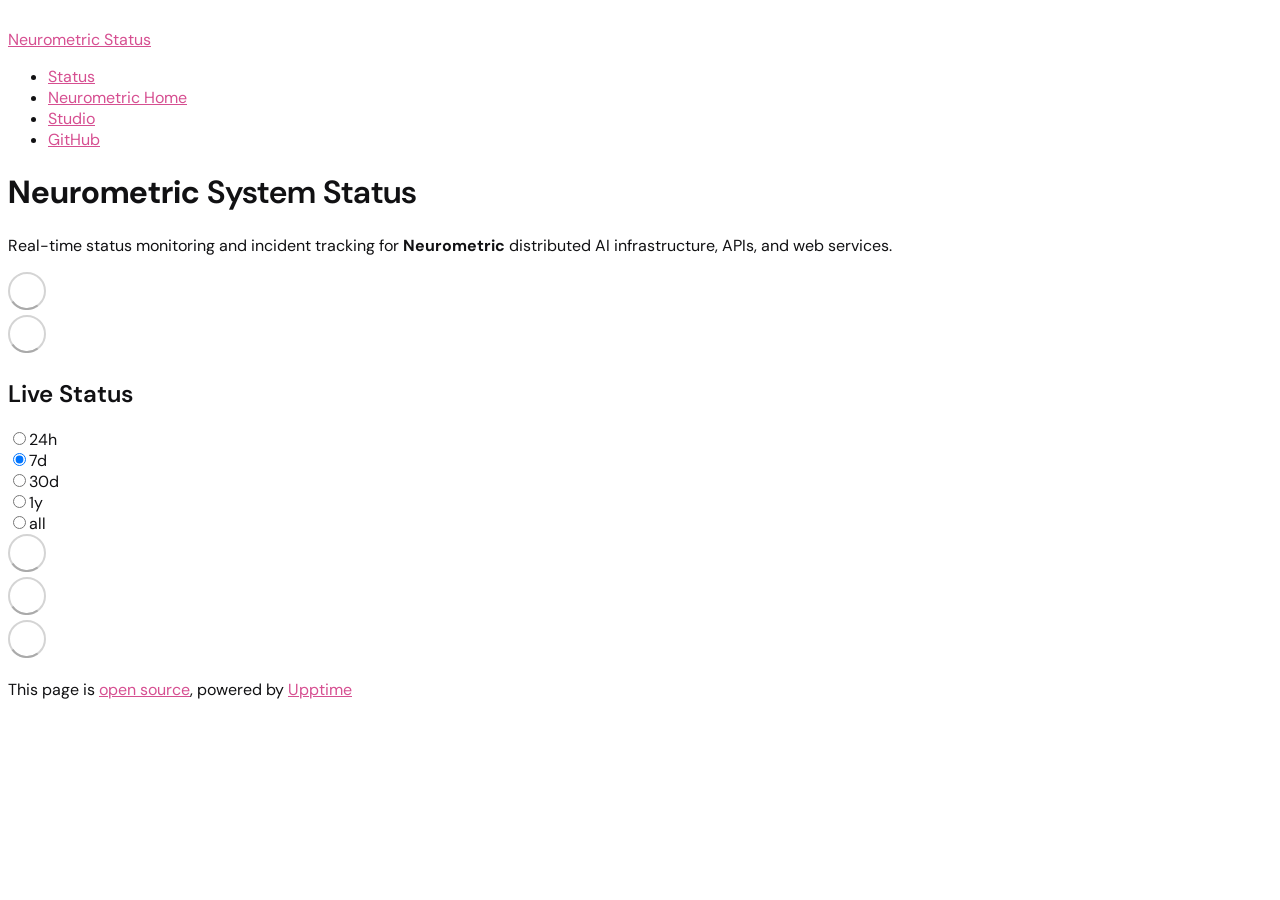
==== index.html @ cea2458f "deploy: e46e1425257cd54b3ce0c06f5aa2cac47eb1934b" ====
<!DOCTYPE html> <html lang=en> <head> <meta charset=utf-8> <meta content="width=device-width,initial-scale=1" name=viewport> <meta content=#333333 name=theme-color> <base href=/ > <link href=manifest.json rel=manifest crossorigin=use-credentials> <script>__SAPPER__={baseUrl:"",preloaded:[void 0,{}]};if('serviceWorker' in navigator)navigator.serviceWorker.register('/service-worker.js');(function(){try{eval("async function x(){}");var main="/client/client.4c1ea1f4.js"}catch(e){main="/client/legacy/client.ef5a7116.js"};var s=document.createElement("script");try{new Function("if(0)import('')")();s.src=main;s.type="module";s.crossOrigin="use-credentials";}catch(e){s.src="/client/shimport@2.0.5.js";s.setAttribute("data-main",main);}document.head.appendChild(s);}());</script> <link href=client/client-31a52aa5.css rel=stylesheet><link href=client/createOctokit-a85f76c7.css rel=stylesheet><link href=client/index-b0b6455a.css rel=stylesheet> <title>Neurometric Status</title><link href=https://status.neurometric.ai/themes/light.css rel=stylesheet><link href=https://status.neurometric.ai/global.css rel=stylesheet><link href=https://raw.githubusercontent.com/NeurometricAI/status/main/assets/neurometric.svg rel=icon type=image/svg><link href=/logo-192.png rel=icon type=image/png><style>@import url(https://fonts.googleapis.com/css2?family=DM+Sans:ital,opsz,wght@0,9..40,100..1000;1,9..40,100..1000&display=swap);:root{--font-family:'DM Sans',-apple-system,BlinkMacSystemFont,'Segoe UI',Roboto,sans-serif;--color-brand-pink:#d64f91;--color-brand-pink-hover:#c1407e;--color-brand-pink-light:#fdf0f5;--color-dark:#111113;--color-gray:#555560;--color-border:#e6e6ea}body{font-family:var(--font-family)!important;color:var(--color-dark)!important;background-color:#fff!important}header nav{border-bottom:1px solid var(--color-border)!important}header nav a{font-family:var(--font-family)!important;color:var(--color-gray)!important;transition:color .15s ease!important}header nav a.current,header nav a:hover{color:var(--color-brand-pink)!important;border-color:var(--color-brand-pink)!important}h1,h2,h3,h4,h5,h6{font-family:var(--font-family)!important;font-weight:600!important;color:var(--color-dark)!important}a{color:var(--color-brand-pink)!important}a:hover{color:var(--color-brand-pink-hover)!important}.badge,.tag{border-radius:6px!important}.card{border:1px solid var(--color-border)!important;border-radius:12px!important;box-shadow:0 2px 8px rgba(0,0,0,.04)!important;transition:transform .15s ease,box-shadow .15s ease!important}.card:hover{box-shadow:0 4px 16px rgba(214,79,145,.08)!important}.status-up{color:#10b981!important}.status-down{color:#ef4444!important}.status-degraded{color:#f59e0b!important}</style> <link href=/client/client.4c1ea1f4.js rel=modulepreload as=script crossorigin=use-credentials><link href=/client/client-31a52aa5.css rel=preload as=style><link href=/client/index.89f173e6.js rel=modulepreload as=script crossorigin=use-credentials><link href=/client/createOctokit.cfc39968.js rel=modulepreload as=script crossorigin=use-credentials><link href=/client/inject_styles.803b7e80.js rel=modulepreload as=script crossorigin=use-credentials><link href=/client/createOctokit-a85f76c7.css rel=preload as=style><link href=/client/index-b0b6455a.css rel=preload as=style></head> <body> <div id=sapper> <nav class=svelte-a08hsz><div class="svelte-a08hsz container"><div><a href=https://status.neurometric.ai class="svelte-a08hsz logo"><img alt="" class=svelte-a08hsz src=https://raw.githubusercontent.com/NeurometricAI/status/main/assets/neurometric.svg> <div>Neurometric Status</div></a></div> <ul class=svelte-a08hsz><li><a href=/ class=svelte-a08hsz target=_self aria-current=page>Status</a> <li><a href=https://www.neurometric.ai class=svelte-a08hsz target=_self>Neurometric Home</a> <li><a href=https://studio.neurometric.ai class=svelte-a08hsz target=_self>Studio</a> <li><a href=https://github.com/NeurometricAI class=svelte-a08hsz target=_self>GitHub</a> </li> </ul></div> </nav> <main class=container> <header class=svelte-ngkazm><h1><strong>Neurometric</strong> System Status</h1> <p class="svelte-ngkazm lead">Real-time status monitoring and incident tracking for <strong>Neurometric</strong> distributed AI infrastructure, APIs, and web services.</header> <section class=svelte-8lnl4f><div class="svelte-68jxue loading"><svg class=svelte-68jxue height=38 stroke=#aaa width=38 xmlns=http://www.w3.org/2000/svg><g fill=none fill-rule=evenodd><g stroke-width=2 transform="translate(1 1)"><circle cx=18 cy=18 r=18 stroke-opacity=.5></circle><path d="M36 18c0-9.94-8.06-18-18-18"><animateTransform attributeName=transform dur=1s from="0 18 18" repeatCount=indefinite to="360 18 18" type=rotate></animateTransform></path></g></g></svg></div> </section> <section class=svelte-8lnl4f><div class="svelte-68jxue loading"><svg class=svelte-68jxue height=38 stroke=#aaa width=38 xmlns=http://www.w3.org/2000/svg><g fill=none fill-rule=evenodd><g stroke-width=2 transform="translate(1 1)"><circle cx=18 cy=18 r=18 stroke-opacity=.5></circle><path d="M36 18c0-9.94-8.06-18-18-18"><animateTransform attributeName=transform dur=1s from="0 18 18" repeatCount=indefinite to="360 18 18" type=rotate></animateTransform></path></g></g></svg></div> </section> <div class="svelte-fqsq6s f changed"><h2>Live Status</h2> <form class="svelte-fqsq6s f r"><div><input class=svelte-fqsq6s id=data_day name=d type=radio value=day><label class=svelte-fqsq6s for=data_day>24h</label></div> <div><input class=svelte-fqsq6s id=data_week name=d type=radio value=week checked><label class=svelte-fqsq6s for=data_week>7d</label></div> <div><input class=svelte-fqsq6s id=data_month name=d type=radio value=month><label class=svelte-fqsq6s for=data_month>30d</label></div> <div><input class=svelte-fqsq6s id=data_year name=d type=radio value=year><label class=svelte-fqsq6s for=data_year>1y</label></div> <div><input class=svelte-fqsq6s id=data_all name=d type=radio value=all><label class=svelte-fqsq6s for=data_all>all</label></div></form></div> <section class="svelte-fqsq6s live-status"><div class="svelte-68jxue loading"><svg class=svelte-68jxue height=38 stroke=#aaa width=38 xmlns=http://www.w3.org/2000/svg><g fill=none fill-rule=evenodd><g stroke-width=2 transform="translate(1 1)"><circle cx=18 cy=18 r=18 stroke-opacity=.5></circle><path d="M36 18c0-9.94-8.06-18-18-18"><animateTransform attributeName=transform dur=1s from="0 18 18" repeatCount=indefinite to="360 18 18" type=rotate></animateTransform></path></g></g></svg></div> </section> <section><div class="svelte-68jxue loading"><svg class=svelte-68jxue height=38 stroke=#aaa width=38 xmlns=http://www.w3.org/2000/svg><g fill=none fill-rule=evenodd><g stroke-width=2 transform="translate(1 1)"><circle cx=18 cy=18 r=18 stroke-opacity=.5></circle><path d="M36 18c0-9.94-8.06-18-18-18"><animateTransform attributeName=transform dur=1s from="0 18 18" repeatCount=indefinite to="360 18 18" type=rotate></animateTransform></path></g></g></svg></div> </section> <section><div class="svelte-68jxue loading"><svg class=svelte-68jxue height=38 stroke=#aaa width=38 xmlns=http://www.w3.org/2000/svg><g fill=none fill-rule=evenodd><g stroke-width=2 transform="translate(1 1)"><circle cx=18 cy=18 r=18 stroke-opacity=.5></circle><path d="M36 18c0-9.94-8.06-18-18-18"><animateTransform attributeName=transform dur=1s from="0 18 18" repeatCount=indefinite to="360 18 18" type=rotate></animateTransform></path></g></g></svg></div></section></main> <footer class=svelte-jbr799><p>This page is <a href=https://github.com/NeurometricAI/status>open source</a>, powered by <a href=https://upptime.js.org>Upptime</a></p> </footer></div> <script> try {
        if (typeof window !== "undefined" && window.navigator && navigator.serviceWorker) {
          navigator.serviceWorker.getRegistrations().then(function (registrations) {
            for (let registration of registrations) {
              registration.unregister();
            }
          });
        }
        if (typeof window !== "undefined" && "caches" in window) {
          caches.keys().then(function (keyList) {
            return Promise.all(
              keyList.map(function (key) {
                return caches.delete(key);
              })
            );
          });
        }
      } catch (error) {} </script>
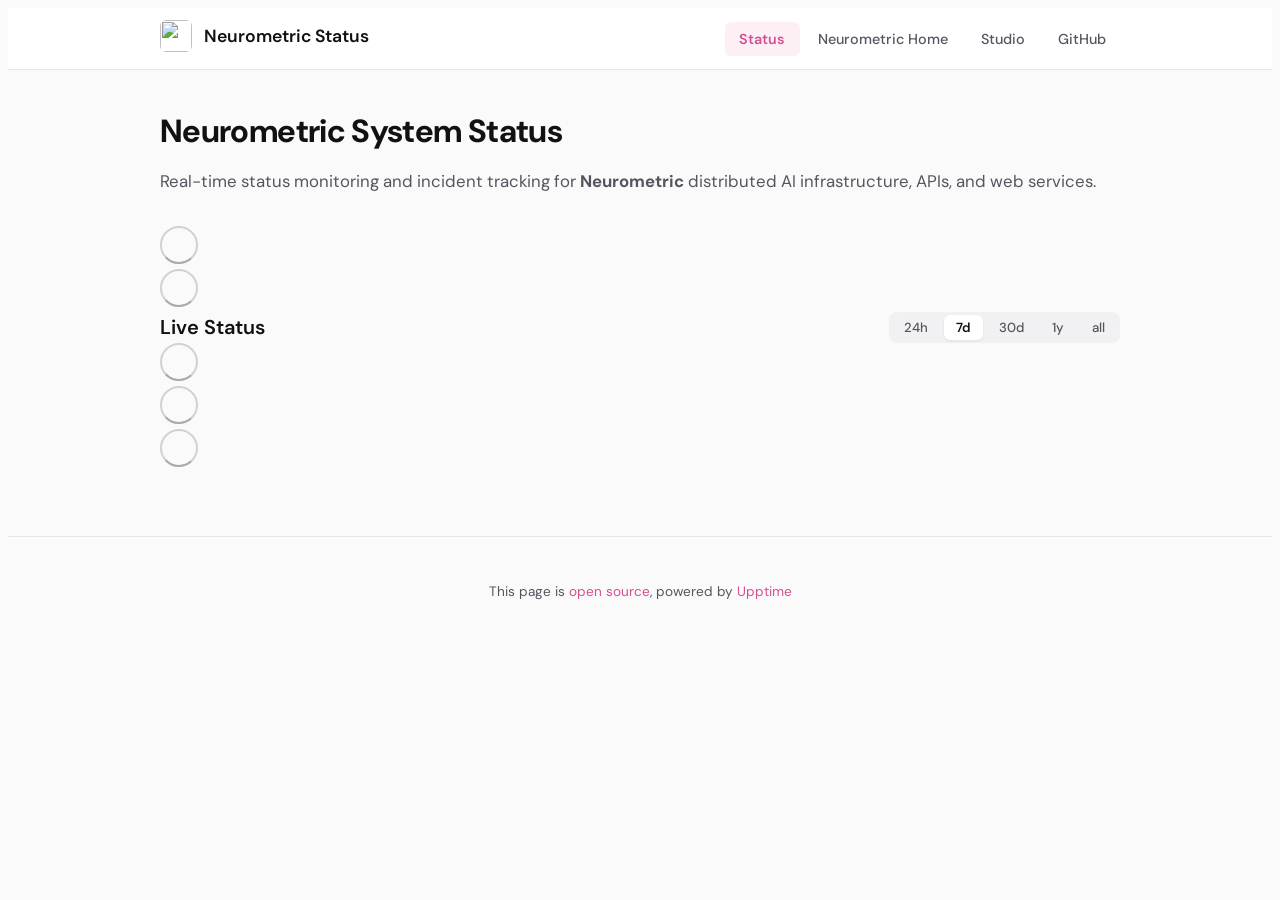
==== commit ec4bd422: "deploy: f8eb09d7ab03437a11199853f1488a2f491370f8" ====
--- a/index.html
+++ b/index.html
@@ -1,4 +1,4 @@
-<!DOCTYPE html> <html lang=en> <head> <meta charset=utf-8> <meta content="width=device-width,initial-scale=1" name=viewport> <meta content=#333333 name=theme-color> <base href=/ > <link href=manifest.json rel=manifest crossorigin=use-credentials> <script>__SAPPER__={baseUrl:"",preloaded:[void 0,{}]};if('serviceWorker' in navigator)navigator.serviceWorker.register('/service-worker.js');(function(){try{eval("async function x(){}");var main="/client/client.4c1ea1f4.js"}catch(e){main="/client/legacy/client.ef5a7116.js"};var s=document.createElement("script");try{new Function("if(0)import('')")();s.src=main;s.type="module";s.crossOrigin="use-credentials";}catch(e){s.src="/client/shimport@2.0.5.js";s.setAttribute("data-main",main);}document.head.appendChild(s);}());</script> <link href=client/client-31a52aa5.css rel=stylesheet><link href=client/createOctokit-a85f76c7.css rel=stylesheet><link href=client/index-b0b6455a.css rel=stylesheet> <title>Neurometric Status</title><link href=https://status.neurometric.ai/themes/light.css rel=stylesheet><link href=https://status.neurometric.ai/global.css rel=stylesheet><link href=https://raw.githubusercontent.com/NeurometricAI/status/main/assets/neurometric.svg rel=icon type=image/svg><link href=/logo-192.png rel=icon type=image/png><style>@import url(https://fonts.googleapis.com/css2?family=DM+Sans:ital,opsz,wght@0,9..40,100..1000;1,9..40,100..1000&display=swap);:root{--font-family:'DM Sans',-apple-system,BlinkMacSystemFont,'Segoe UI',Roboto,sans-serif;--color-brand-pink:#d64f91;--color-brand-pink-hover:#c1407e;--color-brand-pink-light:#fdf0f5;--color-dark:#111113;--color-gray:#555560;--color-border:#e6e6ea}body{font-family:var(--font-family)!important;color:var(--color-dark)!important;background-color:#fff!important}header nav{border-bottom:1px solid var(--color-border)!important}header nav a{font-family:var(--font-family)!important;color:var(--color-gray)!important;transition:color .15s ease!important}header nav a.current,header nav a:hover{color:var(--color-brand-pink)!important;border-color:var(--color-brand-pink)!important}h1,h2,h3,h4,h5,h6{font-family:var(--font-family)!important;font-weight:600!important;color:var(--color-dark)!important}a{color:var(--color-brand-pink)!important}a:hover{color:var(--color-brand-pink-hover)!important}.badge,.tag{border-radius:6px!important}.card{border:1px solid var(--color-border)!important;border-radius:12px!important;box-shadow:0 2px 8px rgba(0,0,0,.04)!important;transition:transform .15s ease,box-shadow .15s ease!important}.card:hover{box-shadow:0 4px 16px rgba(214,79,145,.08)!important}.status-up{color:#10b981!important}.status-down{color:#ef4444!important}.status-degraded{color:#f59e0b!important}</style> <link href=/client/client.4c1ea1f4.js rel=modulepreload as=script crossorigin=use-credentials><link href=/client/client-31a52aa5.css rel=preload as=style><link href=/client/index.89f173e6.js rel=modulepreload as=script crossorigin=use-credentials><link href=/client/createOctokit.cfc39968.js rel=modulepreload as=script crossorigin=use-credentials><link href=/client/inject_styles.803b7e80.js rel=modulepreload as=script crossorigin=use-credentials><link href=/client/createOctokit-a85f76c7.css rel=preload as=style><link href=/client/index-b0b6455a.css rel=preload as=style></head> <body> <div id=sapper> <nav class=svelte-a08hsz><div class="svelte-a08hsz container"><div><a href=https://status.neurometric.ai class="svelte-a08hsz logo"><img alt="" class=svelte-a08hsz src=https://raw.githubusercontent.com/NeurometricAI/status/main/assets/neurometric.svg> <div>Neurometric Status</div></a></div> <ul class=svelte-a08hsz><li><a href=/ class=svelte-a08hsz target=_self aria-current=page>Status</a> <li><a href=https://www.neurometric.ai class=svelte-a08hsz target=_self>Neurometric Home</a> <li><a href=https://studio.neurometric.ai class=svelte-a08hsz target=_self>Studio</a> <li><a href=https://github.com/NeurometricAI class=svelte-a08hsz target=_self>GitHub</a> </li> </ul></div> </nav> <main class=container> <header class=svelte-ngkazm><h1><strong>Neurometric</strong> System Status</h1> <p class="svelte-ngkazm lead">Real-time status monitoring and incident tracking for <strong>Neurometric</strong> distributed AI infrastructure, APIs, and web services.</header> <section class=svelte-8lnl4f><div class="svelte-68jxue loading"><svg class=svelte-68jxue height=38 stroke=#aaa width=38 xmlns=http://www.w3.org/2000/svg><g fill=none fill-rule=evenodd><g stroke-width=2 transform="translate(1 1)"><circle cx=18 cy=18 r=18 stroke-opacity=.5></circle><path d="M36 18c0-9.94-8.06-18-18-18"><animateTransform attributeName=transform dur=1s from="0 18 18" repeatCount=indefinite to="360 18 18" type=rotate></animateTransform></path></g></g></svg></div> </section> <section class=svelte-8lnl4f><div class="svelte-68jxue loading"><svg class=svelte-68jxue height=38 stroke=#aaa width=38 xmlns=http://www.w3.org/2000/svg><g fill=none fill-rule=evenodd><g stroke-width=2 transform="translate(1 1)"><circle cx=18 cy=18 r=18 stroke-opacity=.5></circle><path d="M36 18c0-9.94-8.06-18-18-18"><animateTransform attributeName=transform dur=1s from="0 18 18" repeatCount=indefinite to="360 18 18" type=rotate></animateTransform></path></g></g></svg></div> </section> <div class="svelte-fqsq6s f changed"><h2>Live Status</h2> <form class="svelte-fqsq6s f r"><div><input class=svelte-fqsq6s id=data_day name=d type=radio value=day><label class=svelte-fqsq6s for=data_day>24h</label></div> <div><input class=svelte-fqsq6s id=data_week name=d type=radio value=week checked><label class=svelte-fqsq6s for=data_week>7d</label></div> <div><input class=svelte-fqsq6s id=data_month name=d type=radio value=month><label class=svelte-fqsq6s for=data_month>30d</label></div> <div><input class=svelte-fqsq6s id=data_year name=d type=radio value=year><label class=svelte-fqsq6s for=data_year>1y</label></div> <div><input class=svelte-fqsq6s id=data_all name=d type=radio value=all><label class=svelte-fqsq6s for=data_all>all</label></div></form></div> <section class="svelte-fqsq6s live-status"><div class="svelte-68jxue loading"><svg class=svelte-68jxue height=38 stroke=#aaa width=38 xmlns=http://www.w3.org/2000/svg><g fill=none fill-rule=evenodd><g stroke-width=2 transform="translate(1 1)"><circle cx=18 cy=18 r=18 stroke-opacity=.5></circle><path d="M36 18c0-9.94-8.06-18-18-18"><animateTransform attributeName=transform dur=1s from="0 18 18" repeatCount=indefinite to="360 18 18" type=rotate></animateTransform></path></g></g></svg></div> </section> <section><div class="svelte-68jxue loading"><svg class=svelte-68jxue height=38 stroke=#aaa width=38 xmlns=http://www.w3.org/2000/svg><g fill=none fill-rule=evenodd><g stroke-width=2 transform="translate(1 1)"><circle cx=18 cy=18 r=18 stroke-opacity=.5></circle><path d="M36 18c0-9.94-8.06-18-18-18"><animateTransform attributeName=transform dur=1s from="0 18 18" repeatCount=indefinite to="360 18 18" type=rotate></animateTransform></path></g></g></svg></div> </section> <section><div class="svelte-68jxue loading"><svg class=svelte-68jxue height=38 stroke=#aaa width=38 xmlns=http://www.w3.org/2000/svg><g fill=none fill-rule=evenodd><g stroke-width=2 transform="translate(1 1)"><circle cx=18 cy=18 r=18 stroke-opacity=.5></circle><path d="M36 18c0-9.94-8.06-18-18-18"><animateTransform attributeName=transform dur=1s from="0 18 18" repeatCount=indefinite to="360 18 18" type=rotate></animateTransform></path></g></g></svg></div></section></main> <footer class=svelte-jbr799><p>This page is <a href=https://github.com/NeurometricAI/status>open source</a>, powered by <a href=https://upptime.js.org>Upptime</a></p> </footer></div> <script> try {
+<!DOCTYPE html> <html lang=en> <head> <meta charset=utf-8> <meta content="width=device-width,initial-scale=1" name=viewport> <meta content=#333333 name=theme-color> <base href=/ > <link href=manifest.json rel=manifest crossorigin=use-credentials> <script>__SAPPER__={baseUrl:"",preloaded:[void 0,{}]};if('serviceWorker' in navigator)navigator.serviceWorker.register('/service-worker.js');(function(){try{eval("async function x(){}");var main="/client/client.8601ce7c.js"}catch(e){main="/client/legacy/client.5ac382d9.js"};var s=document.createElement("script");try{new Function("if(0)import('')")();s.src=main;s.type="module";s.crossOrigin="use-credentials";}catch(e){s.src="/client/shimport@2.0.5.js";s.setAttribute("data-main",main);}document.head.appendChild(s);}());</script> <link href=client/client-31a52aa5.css rel=stylesheet><link href=client/createOctokit-a85f76c7.css rel=stylesheet><link href=client/index-b0b6455a.css rel=stylesheet> <title>Neurometric Status</title><link href=https://status.neurometric.ai/themes/light.css rel=stylesheet><link href=https://status.neurometric.ai/global.css rel=stylesheet><link href=https://raw.githubusercontent.com/NeurometricAI/status/main/assets/neurometric.svg rel=icon type=image/svg><link href=/logo-192.png rel=icon type=image/png><style>@import url(https://fonts.googleapis.com/css2?family=DM+Sans:ital,opsz,wght@0,9..40,100..1000;1,9..40,100..1000&display=swap);:root{--font-family:'DM Sans',-apple-system,BlinkMacSystemFont,'Segoe UI',Roboto,sans-serif;--color-brand-pink:#d64f91;--color-brand-pink-hover:#c1407e;--color-brand-pink-light:#fdf0f5;--color-brand-pink-mid:#f2c4da;--color-dark:#111113;--color-gray:#555560;--color-gray-light:#f7f7f8;--color-border:#e6e6ea;--color-green:#10b981;--color-green-light:#ecfdf5;--color-green-border:#a7f3d0;--color-red:#ef4444;--color-red-light:#fef2f2;--color-yellow:#f59e0b;--body-background-color:#fafafa;--body-text-color:var(--color-dark);--card-background-color:#ffffff;--card-border-color:var(--color-border);--nav-background-color:#ffffff;--nav-border-bottom-color:var(--color-border);--nav-current-border-bottom-color:var(--color-brand-pink);--up-border-left-color:var(--color-green);--down-border-left-color:var(--color-red);--down-background-color:var(--color-red-light);--degraded-border-left-color:var(--color-yellow);--tag-color:#ffffff;--tag-up-background-color:var(--color-green);--tag-down-background-color:var(--color-red);--tag-degraded-background-color:var(--color-yellow);--change-background-color:var(--color-brand-pink-light)}body{font-family:var(--font-family)!important;color:var(--color-dark)!important;background-color:#fafafa!important;-webkit-font-smoothing:antialiased}nav{background:#fff!important;border-bottom:1px solid var(--color-border)!important;padding:.75rem 2rem!important;margin-bottom:2.5rem!important}nav .container{max-width:960px!important;margin:0 auto!important;display:flex!important;align-items:center!important;justify-content:space-between!important;padding:0!important}nav .logo{display:inline-flex!important;align-items:center!important;gap:12px!important;padding:0!important;margin:0!important;font-family:var(--font-family)!important;font-weight:600!important;font-size:1.1rem!important;color:var(--color-dark)!important;text-decoration:none!important}nav .logo img{width:32px!important;height:32px!important;max-width:32px!important;max-height:32px!important;margin-right:0!important;border-radius:6px!important;display:block!important;object-fit:contain!important}nav ul{display:flex!important;align-items:center!important;gap:4px!important;margin:0!important;padding:0!important;list-style:none!important}nav ul li a{font-family:var(--font-family)!important;font-size:.9rem!important;font-weight:500!important;color:var(--color-gray)!important;text-decoration:none!important;padding:.5rem .9rem!important;border-radius:6px!important;border-bottom:none!important;transition:all .15s ease!important;display:inline-block!important}nav ul li a:hover{color:var(--color-dark)!important;background:var(--color-gray-light)!important}nav ul li a[aria-current=page]{color:var(--color-brand-pink)!important;background:var(--color-brand-pink-light)!important;font-weight:600!important;border-bottom:none!important}.container{max-width:960px!important;margin:0 auto!important;padding:0 1.5rem!important}header{margin-bottom:2rem!important}header h1{font-family:var(--font-family)!important;font-size:2rem!important;font-weight:700!important;color:var(--color-dark)!important;letter-spacing:-.02em!important;margin-bottom:.5rem!important}header p.lead{font-family:var(--font-family)!important;font-size:1.05rem!important;color:var(--color-gray)!important;line-height:1.5!important}article.up:not(.graph){background:var(--color-green-light)!important;border:1px solid var(--color-green-border)!important;border-left:4px solid var(--color-green)!important;border-radius:8px!important;padding:1rem 1.25rem!important;font-weight:600!important;color:#065f46!important;font-size:1rem!important;margin-bottom:2rem!important}.f{display:flex!important;justify-content:space-between!important;align-items:center!important;flex-wrap:wrap!important;gap:1rem!important}.f h2{font-family:var(--font-family)!important;font-size:1.25rem!important;font-weight:600!important;color:var(--color-dark)!important;margin:0!important}form.f.r{display:flex!important;flex-direction:row!important;align-items:center!important;gap:4px!important;background:#f1f1f4!important;padding:3px!important;border-radius:8px!important}form.f.r>div{display:inline-flex!important}form.f.r input[type=radio]{display:none!important}form.f.r label{display:inline-block!important;margin:0!important;padding:4px 12px!important;font-family:var(--font-family)!important;font-size:.825rem!important;font-weight:500!important;color:var(--color-gray)!important;cursor:pointer!important;border-radius:6px!important;transition:all .15s ease!important}form.f.r input[type=radio]:checked+label{background:#fff!important;color:var(--color-dark)!important;font-weight:600!important;box-shadow:0 1px 3px rgba(0,0,0,.08)!important}article.link{background:#fff!important;border:1px solid var(--color-border)!important;border-radius:10px!important;padding:1.25rem 1.5rem!important;margin-bottom:.75rem!important;box-shadow:0 1px 3px rgba(0,0,0,.02)!important;transition:all .2s ease!important;position:relative!important;overflow:hidden!important}article.link:hover{box-shadow:0 4px 12px rgba(0,0,0,.06)!important;border-color:#d1d1d8!important}article.up.link{border-left:4px solid var(--color-green)!important}article.down.link{border-left:4px solid var(--color-red)!important}article.degraded.link{border-left:4px solid var(--color-yellow)!important}article h4{font-family:var(--font-family)!important;font-size:1.05rem!important;font-weight:600!important;color:var(--color-dark)!important;margin-bottom:.4rem!important;display:flex!important;align-items:center!important;gap:8px!important}article h4 a{color:var(--color-dark)!important;text-decoration:none!important;font-weight:600!important}article h4 img.icon{height:18px!important;width:18px!important;border-radius:4px!important;margin-right:2px!important;vertical-align:middle!important;transform:none!important}article>div{font-family:var(--font-family)!important;font-size:.875rem!important;color:var(--color-gray)!important;line-height:1.5!important}article span.data{color:var(--color-dark)!important;font-weight:600!important}article.graph{background-size:220px 55px!important;background-position:calc(100% - 1.5rem) center!important;background-repeat:no-repeat!important}@media (max-width:640px){article.graph{background-size:140px 40px!important}}footer{margin-top:4rem!important;padding-top:2rem!important;border-top:1px solid var(--color-border)!important;text-align:center!important;font-size:.85rem!important;color:var(--color-gray)!important}footer a{color:var(--color-brand-pink)!important;text-decoration:none!important}footer a:hover{color:var(--color-brand-pink-hover)!important;text-decoration:underline!important}</style> <link href=/client/client.8601ce7c.js rel=modulepreload as=script crossorigin=use-credentials><link href=/client/client-31a52aa5.css rel=preload as=style><link href=/client/index.06d7fe13.js rel=modulepreload as=script crossorigin=use-credentials><link href=/client/createOctokit.8a8ad24f.js rel=modulepreload as=script crossorigin=use-credentials><link href=/client/inject_styles.803b7e80.js rel=modulepreload as=script crossorigin=use-credentials><link href=/client/createOctokit-a85f76c7.css rel=preload as=style><link href=/client/index-b0b6455a.css rel=preload as=style></head> <body> <div id=sapper> <nav class=svelte-a08hsz><div class="svelte-a08hsz container"><div><a href=https://status.neurometric.ai class="svelte-a08hsz logo"><img alt="" class=svelte-a08hsz src=https://raw.githubusercontent.com/NeurometricAI/status/main/assets/neurometric.svg> <div>Neurometric Status</div></a></div> <ul class=svelte-a08hsz><li><a href=/ class=svelte-a08hsz target=_self aria-current=page>Status</a> <li><a href=https://www.neurometric.ai class=svelte-a08hsz target=_self>Neurometric Home</a> <li><a href=https://studio.neurometric.ai class=svelte-a08hsz target=_self>Studio</a> <li><a href=https://github.com/NeurometricAI class=svelte-a08hsz target=_self>GitHub</a> </li> </ul></div> </nav> <main class=container> <header class=svelte-ngkazm><h1><strong>Neurometric</strong> System Status</h1> <p class="svelte-ngkazm lead">Real-time status monitoring and incident tracking for <strong>Neurometric</strong> distributed AI infrastructure, APIs, and web services.</header> <section class=svelte-8lnl4f><div class="svelte-68jxue loading"><svg class=svelte-68jxue height=38 stroke=#aaa width=38 xmlns=http://www.w3.org/2000/svg><g fill=none fill-rule=evenodd><g stroke-width=2 transform="translate(1 1)"><circle cx=18 cy=18 r=18 stroke-opacity=.5></circle><path d="M36 18c0-9.94-8.06-18-18-18"><animateTransform attributeName=transform dur=1s from="0 18 18" repeatCount=indefinite to="360 18 18" type=rotate></animateTransform></path></g></g></svg></div> </section> <section class=svelte-8lnl4f><div class="svelte-68jxue loading"><svg class=svelte-68jxue height=38 stroke=#aaa width=38 xmlns=http://www.w3.org/2000/svg><g fill=none fill-rule=evenodd><g stroke-width=2 transform="translate(1 1)"><circle cx=18 cy=18 r=18 stroke-opacity=.5></circle><path d="M36 18c0-9.94-8.06-18-18-18"><animateTransform attributeName=transform dur=1s from="0 18 18" repeatCount=indefinite to="360 18 18" type=rotate></animateTransform></path></g></g></svg></div> </section> <div class="svelte-fqsq6s f changed"><h2>Live Status</h2> <form class="svelte-fqsq6s f r"><div><input class=svelte-fqsq6s id=data_day name=d type=radio value=day><label class=svelte-fqsq6s for=data_day>24h</label></div> <div><input class=svelte-fqsq6s id=data_week name=d type=radio value=week checked><label class=svelte-fqsq6s for=data_week>7d</label></div> <div><input class=svelte-fqsq6s id=data_month name=d type=radio value=month><label class=svelte-fqsq6s for=data_month>30d</label></div> <div><input class=svelte-fqsq6s id=data_year name=d type=radio value=year><label class=svelte-fqsq6s for=data_year>1y</label></div> <div><input class=svelte-fqsq6s id=data_all name=d type=radio value=all><label class=svelte-fqsq6s for=data_all>all</label></div></form></div> <section class="svelte-fqsq6s live-status"><div class="svelte-68jxue loading"><svg class=svelte-68jxue height=38 stroke=#aaa width=38 xmlns=http://www.w3.org/2000/svg><g fill=none fill-rule=evenodd><g stroke-width=2 transform="translate(1 1)"><circle cx=18 cy=18 r=18 stroke-opacity=.5></circle><path d="M36 18c0-9.94-8.06-18-18-18"><animateTransform attributeName=transform dur=1s from="0 18 18" repeatCount=indefinite to="360 18 18" type=rotate></animateTransform></path></g></g></svg></div> </section> <section><div class="svelte-68jxue loading"><svg class=svelte-68jxue height=38 stroke=#aaa width=38 xmlns=http://www.w3.org/2000/svg><g fill=none fill-rule=evenodd><g stroke-width=2 transform="translate(1 1)"><circle cx=18 cy=18 r=18 stroke-opacity=.5></circle><path d="M36 18c0-9.94-8.06-18-18-18"><animateTransform attributeName=transform dur=1s from="0 18 18" repeatCount=indefinite to="360 18 18" type=rotate></animateTransform></path></g></g></svg></div> </section> <section><div class="svelte-68jxue loading"><svg class=svelte-68jxue height=38 stroke=#aaa width=38 xmlns=http://www.w3.org/2000/svg><g fill=none fill-rule=evenodd><g stroke-width=2 transform="translate(1 1)"><circle cx=18 cy=18 r=18 stroke-opacity=.5></circle><path d="M36 18c0-9.94-8.06-18-18-18"><animateTransform attributeName=transform dur=1s from="0 18 18" repeatCount=indefinite to="360 18 18" type=rotate></animateTransform></path></g></g></svg></div></section></main> <footer class=svelte-jbr799><p>This page is <a href=https://github.com/NeurometricAI/status>open source</a>, powered by <a href=https://upptime.js.org>Upptime</a></p> </footer></div> <script> try {
         if (typeof window !== "undefined" && window.navigator && navigator.serviceWorker) {
           navigator.serviceWorker.getRegistrations().then(function (registrations) {
             for (let registration of registrations) {
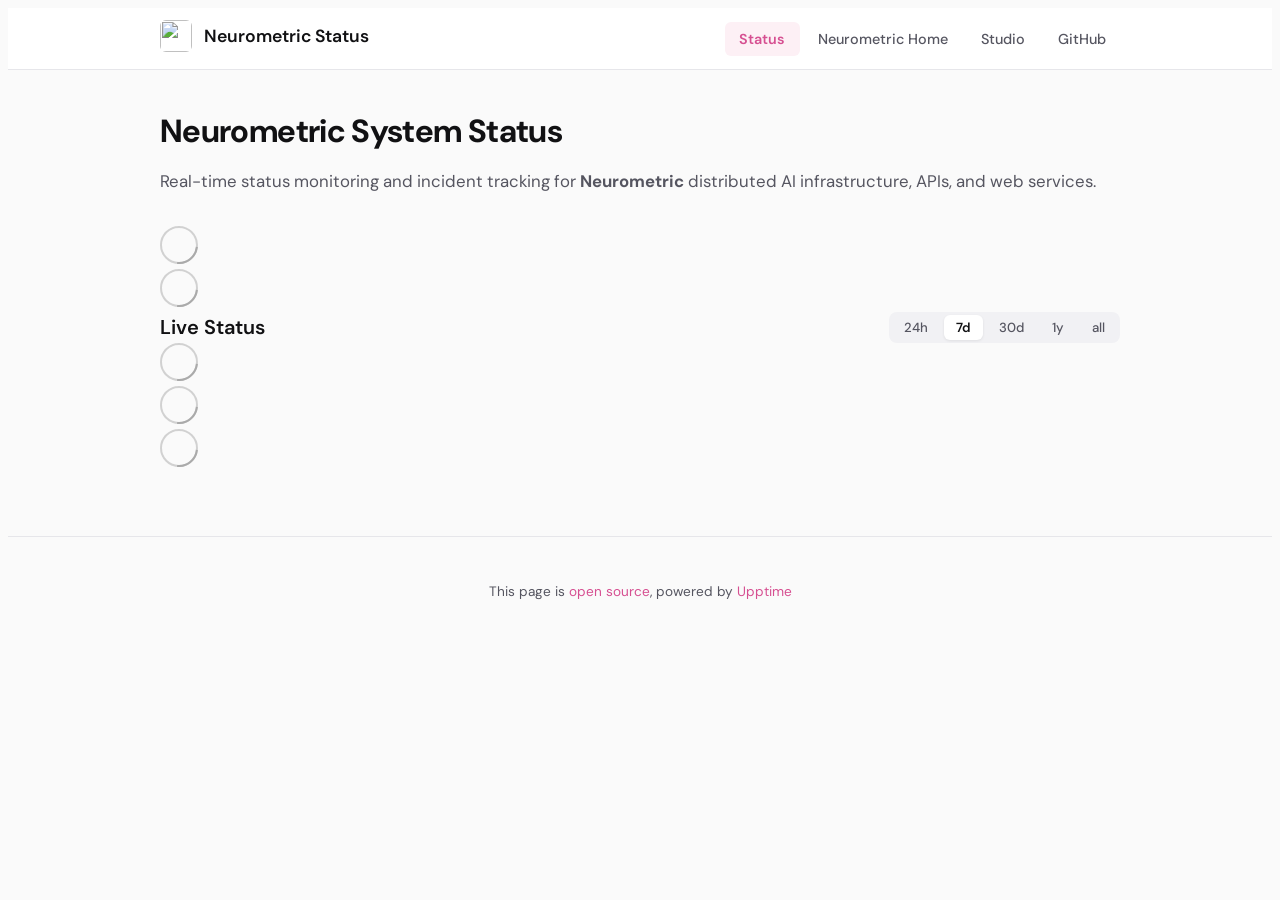
==== commit 55798738: "deploy: 92a8c595a4017ddc66b2df86f6bec806f0831cbe" ====
--- a/index.html
+++ b/index.html
@@ -1,4 +1,4 @@
-<!DOCTYPE html> <html lang=en> <head> <meta charset=utf-8> <meta content="width=device-width,initial-scale=1" name=viewport> <meta content=#333333 name=theme-color> <base href=/ > <link href=manifest.json rel=manifest crossorigin=use-credentials> <script>__SAPPER__={baseUrl:"",preloaded:[void 0,{}]};if('serviceWorker' in navigator)navigator.serviceWorker.register('/service-worker.js');(function(){try{eval("async function x(){}");var main="/client/client.8601ce7c.js"}catch(e){main="/client/legacy/client.5ac382d9.js"};var s=document.createElement("script");try{new Function("if(0)import('')")();s.src=main;s.type="module";s.crossOrigin="use-credentials";}catch(e){s.src="/client/shimport@2.0.5.js";s.setAttribute("data-main",main);}document.head.appendChild(s);}());</script> <link href=client/client-31a52aa5.css rel=stylesheet><link href=client/createOctokit-a85f76c7.css rel=stylesheet><link href=client/index-b0b6455a.css rel=stylesheet> <title>Neurometric Status</title><link href=https://status.neurometric.ai/themes/light.css rel=stylesheet><link href=https://status.neurometric.ai/global.css rel=stylesheet><link href=https://raw.githubusercontent.com/NeurometricAI/status/main/assets/neurometric.svg rel=icon type=image/svg><link href=/logo-192.png rel=icon type=image/png><style>@import url(https://fonts.googleapis.com/css2?family=DM+Sans:ital,opsz,wght@0,9..40,100..1000;1,9..40,100..1000&display=swap);:root{--font-family:'DM Sans',-apple-system,BlinkMacSystemFont,'Segoe UI',Roboto,sans-serif;--color-brand-pink:#d64f91;--color-brand-pink-hover:#c1407e;--color-brand-pink-light:#fdf0f5;--color-brand-pink-mid:#f2c4da;--color-dark:#111113;--color-gray:#555560;--color-gray-light:#f7f7f8;--color-border:#e6e6ea;--color-green:#10b981;--color-green-light:#ecfdf5;--color-green-border:#a7f3d0;--color-red:#ef4444;--color-red-light:#fef2f2;--color-yellow:#f59e0b;--body-background-color:#fafafa;--body-text-color:var(--color-dark);--card-background-color:#ffffff;--card-border-color:var(--color-border);--nav-background-color:#ffffff;--nav-border-bottom-color:var(--color-border);--nav-current-border-bottom-color:var(--color-brand-pink);--up-border-left-color:var(--color-green);--down-border-left-color:var(--color-red);--down-background-color:var(--color-red-light);--degraded-border-left-color:var(--color-yellow);--tag-color:#ffffff;--tag-up-background-color:var(--color-green);--tag-down-background-color:var(--color-red);--tag-degraded-background-color:var(--color-yellow);--change-background-color:var(--color-brand-pink-light)}body{font-family:var(--font-family)!important;color:var(--color-dark)!important;background-color:#fafafa!important;-webkit-font-smoothing:antialiased}nav{background:#fff!important;border-bottom:1px solid var(--color-border)!important;padding:.75rem 2rem!important;margin-bottom:2.5rem!important}nav .container{max-width:960px!important;margin:0 auto!important;display:flex!important;align-items:center!important;justify-content:space-between!important;padding:0!important}nav .logo{display:inline-flex!important;align-items:center!important;gap:12px!important;padding:0!important;margin:0!important;font-family:var(--font-family)!important;font-weight:600!important;font-size:1.1rem!important;color:var(--color-dark)!important;text-decoration:none!important}nav .logo img{width:32px!important;height:32px!important;max-width:32px!important;max-height:32px!important;margin-right:0!important;border-radius:6px!important;display:block!important;object-fit:contain!important}nav ul{display:flex!important;align-items:center!important;gap:4px!important;margin:0!important;padding:0!important;list-style:none!important}nav ul li a{font-family:var(--font-family)!important;font-size:.9rem!important;font-weight:500!important;color:var(--color-gray)!important;text-decoration:none!important;padding:.5rem .9rem!important;border-radius:6px!important;border-bottom:none!important;transition:all .15s ease!important;display:inline-block!important}nav ul li a:hover{color:var(--color-dark)!important;background:var(--color-gray-light)!important}nav ul li a[aria-current=page]{color:var(--color-brand-pink)!important;background:var(--color-brand-pink-light)!important;font-weight:600!important;border-bottom:none!important}.container{max-width:960px!important;margin:0 auto!important;padding:0 1.5rem!important}header{margin-bottom:2rem!important}header h1{font-family:var(--font-family)!important;font-size:2rem!important;font-weight:700!important;color:var(--color-dark)!important;letter-spacing:-.02em!important;margin-bottom:.5rem!important}header p.lead{font-family:var(--font-family)!important;font-size:1.05rem!important;color:var(--color-gray)!important;line-height:1.5!important}article.up:not(.graph){background:var(--color-green-light)!important;border:1px solid var(--color-green-border)!important;border-left:4px solid var(--color-green)!important;border-radius:8px!important;padding:1rem 1.25rem!important;font-weight:600!important;color:#065f46!important;font-size:1rem!important;margin-bottom:2rem!important}.f{display:flex!important;justify-content:space-between!important;align-items:center!important;flex-wrap:wrap!important;gap:1rem!important}.f h2{font-family:var(--font-family)!important;font-size:1.25rem!important;font-weight:600!important;color:var(--color-dark)!important;margin:0!important}form.f.r{display:flex!important;flex-direction:row!important;align-items:center!important;gap:4px!important;background:#f1f1f4!important;padding:3px!important;border-radius:8px!important}form.f.r>div{display:inline-flex!important}form.f.r input[type=radio]{display:none!important}form.f.r label{display:inline-block!important;margin:0!important;padding:4px 12px!important;font-family:var(--font-family)!important;font-size:.825rem!important;font-weight:500!important;color:var(--color-gray)!important;cursor:pointer!important;border-radius:6px!important;transition:all .15s ease!important}form.f.r input[type=radio]:checked+label{background:#fff!important;color:var(--color-dark)!important;font-weight:600!important;box-shadow:0 1px 3px rgba(0,0,0,.08)!important}article.link{background:#fff!important;border:1px solid var(--color-border)!important;border-radius:10px!important;padding:1.25rem 1.5rem!important;margin-bottom:.75rem!important;box-shadow:0 1px 3px rgba(0,0,0,.02)!important;transition:all .2s ease!important;position:relative!important;overflow:hidden!important}article.link:hover{box-shadow:0 4px 12px rgba(0,0,0,.06)!important;border-color:#d1d1d8!important}article.up.link{border-left:4px solid var(--color-green)!important}article.down.link{border-left:4px solid var(--color-red)!important}article.degraded.link{border-left:4px solid var(--color-yellow)!important}article h4{font-family:var(--font-family)!important;font-size:1.05rem!important;font-weight:600!important;color:var(--color-dark)!important;margin-bottom:.4rem!important;display:flex!important;align-items:center!important;gap:8px!important}article h4 a{color:var(--color-dark)!important;text-decoration:none!important;font-weight:600!important}article h4 img.icon{height:18px!important;width:18px!important;border-radius:4px!important;margin-right:2px!important;vertical-align:middle!important;transform:none!important}article>div{font-family:var(--font-family)!important;font-size:.875rem!important;color:var(--color-gray)!important;line-height:1.5!important}article span.data{color:var(--color-dark)!important;font-weight:600!important}article.graph{background-size:220px 55px!important;background-position:calc(100% - 1.5rem) center!important;background-repeat:no-repeat!important}@media (max-width:640px){article.graph{background-size:140px 40px!important}}footer{margin-top:4rem!important;padding-top:2rem!important;border-top:1px solid var(--color-border)!important;text-align:center!important;font-size:.85rem!important;color:var(--color-gray)!important}footer a{color:var(--color-brand-pink)!important;text-decoration:none!important}footer a:hover{color:var(--color-brand-pink-hover)!important;text-decoration:underline!important}</style> <link href=/client/client.8601ce7c.js rel=modulepreload as=script crossorigin=use-credentials><link href=/client/client-31a52aa5.css rel=preload as=style><link href=/client/index.06d7fe13.js rel=modulepreload as=script crossorigin=use-credentials><link href=/client/createOctokit.8a8ad24f.js rel=modulepreload as=script crossorigin=use-credentials><link href=/client/inject_styles.803b7e80.js rel=modulepreload as=script crossorigin=use-credentials><link href=/client/createOctokit-a85f76c7.css rel=preload as=style><link href=/client/index-b0b6455a.css rel=preload as=style></head> <body> <div id=sapper> <nav class=svelte-a08hsz><div class="svelte-a08hsz container"><div><a href=https://status.neurometric.ai class="svelte-a08hsz logo"><img alt="" class=svelte-a08hsz src=https://raw.githubusercontent.com/NeurometricAI/status/main/assets/neurometric.svg> <div>Neurometric Status</div></a></div> <ul class=svelte-a08hsz><li><a href=/ class=svelte-a08hsz target=_self aria-current=page>Status</a> <li><a href=https://www.neurometric.ai class=svelte-a08hsz target=_self>Neurometric Home</a> <li><a href=https://studio.neurometric.ai class=svelte-a08hsz target=_self>Studio</a> <li><a href=https://github.com/NeurometricAI class=svelte-a08hsz target=_self>GitHub</a> </li> </ul></div> </nav> <main class=container> <header class=svelte-ngkazm><h1><strong>Neurometric</strong> System Status</h1> <p class="svelte-ngkazm lead">Real-time status monitoring and incident tracking for <strong>Neurometric</strong> distributed AI infrastructure, APIs, and web services.</header> <section class=svelte-8lnl4f><div class="svelte-68jxue loading"><svg class=svelte-68jxue height=38 stroke=#aaa width=38 xmlns=http://www.w3.org/2000/svg><g fill=none fill-rule=evenodd><g stroke-width=2 transform="translate(1 1)"><circle cx=18 cy=18 r=18 stroke-opacity=.5></circle><path d="M36 18c0-9.94-8.06-18-18-18"><animateTransform attributeName=transform dur=1s from="0 18 18" repeatCount=indefinite to="360 18 18" type=rotate></animateTransform></path></g></g></svg></div> </section> <section class=svelte-8lnl4f><div class="svelte-68jxue loading"><svg class=svelte-68jxue height=38 stroke=#aaa width=38 xmlns=http://www.w3.org/2000/svg><g fill=none fill-rule=evenodd><g stroke-width=2 transform="translate(1 1)"><circle cx=18 cy=18 r=18 stroke-opacity=.5></circle><path d="M36 18c0-9.94-8.06-18-18-18"><animateTransform attributeName=transform dur=1s from="0 18 18" repeatCount=indefinite to="360 18 18" type=rotate></animateTransform></path></g></g></svg></div> </section> <div class="svelte-fqsq6s f changed"><h2>Live Status</h2> <form class="svelte-fqsq6s f r"><div><input class=svelte-fqsq6s id=data_day name=d type=radio value=day><label class=svelte-fqsq6s for=data_day>24h</label></div> <div><input class=svelte-fqsq6s id=data_week name=d type=radio value=week checked><label class=svelte-fqsq6s for=data_week>7d</label></div> <div><input class=svelte-fqsq6s id=data_month name=d type=radio value=month><label class=svelte-fqsq6s for=data_month>30d</label></div> <div><input class=svelte-fqsq6s id=data_year name=d type=radio value=year><label class=svelte-fqsq6s for=data_year>1y</label></div> <div><input class=svelte-fqsq6s id=data_all name=d type=radio value=all><label class=svelte-fqsq6s for=data_all>all</label></div></form></div> <section class="svelte-fqsq6s live-status"><div class="svelte-68jxue loading"><svg class=svelte-68jxue height=38 stroke=#aaa width=38 xmlns=http://www.w3.org/2000/svg><g fill=none fill-rule=evenodd><g stroke-width=2 transform="translate(1 1)"><circle cx=18 cy=18 r=18 stroke-opacity=.5></circle><path d="M36 18c0-9.94-8.06-18-18-18"><animateTransform attributeName=transform dur=1s from="0 18 18" repeatCount=indefinite to="360 18 18" type=rotate></animateTransform></path></g></g></svg></div> </section> <section><div class="svelte-68jxue loading"><svg class=svelte-68jxue height=38 stroke=#aaa width=38 xmlns=http://www.w3.org/2000/svg><g fill=none fill-rule=evenodd><g stroke-width=2 transform="translate(1 1)"><circle cx=18 cy=18 r=18 stroke-opacity=.5></circle><path d="M36 18c0-9.94-8.06-18-18-18"><animateTransform attributeName=transform dur=1s from="0 18 18" repeatCount=indefinite to="360 18 18" type=rotate></animateTransform></path></g></g></svg></div> </section> <section><div class="svelte-68jxue loading"><svg class=svelte-68jxue height=38 stroke=#aaa width=38 xmlns=http://www.w3.org/2000/svg><g fill=none fill-rule=evenodd><g stroke-width=2 transform="translate(1 1)"><circle cx=18 cy=18 r=18 stroke-opacity=.5></circle><path d="M36 18c0-9.94-8.06-18-18-18"><animateTransform attributeName=transform dur=1s from="0 18 18" repeatCount=indefinite to="360 18 18" type=rotate></animateTransform></path></g></g></svg></div></section></main> <footer class=svelte-jbr799><p>This page is <a href=https://github.com/NeurometricAI/status>open source</a>, powered by <a href=https://upptime.js.org>Upptime</a></p> </footer></div> <script> try {
+<!DOCTYPE html> <html lang=en> <head> <meta charset=utf-8> <meta content="width=device-width,initial-scale=1" name=viewport> <meta content=#333333 name=theme-color> <base href=/ > <link href=manifest.json rel=manifest crossorigin=use-credentials> <script>__SAPPER__={baseUrl:"",preloaded:[void 0,{}]};if('serviceWorker' in navigator)navigator.serviceWorker.register('/service-worker.js');(function(){try{eval("async function x(){}");var main="/client/client.4692d472.js"}catch(e){main="/client/legacy/client.60334c53.js"};var s=document.createElement("script");try{new Function("if(0)import('')")();s.src=main;s.type="module";s.crossOrigin="use-credentials";}catch(e){s.src="/client/shimport@2.0.5.js";s.setAttribute("data-main",main);}document.head.appendChild(s);}());</script> <link href=client/client-31a52aa5.css rel=stylesheet><link href=client/createOctokit-a85f76c7.css rel=stylesheet><link href=client/index-b0b6455a.css rel=stylesheet> <title>Neurometric Status</title><link href=https://status.neurometric.ai/themes/light.css rel=stylesheet><link href=https://status.neurometric.ai/global.css rel=stylesheet><link href=https://raw.githubusercontent.com/NeurometricAI/status/main/assets/neurometric-mark.svg rel=icon type=image/svg><link href=/logo-192.png rel=icon type=image/png><style>@import url(https://fonts.googleapis.com/css2?family=DM+Sans:ital,opsz,wght@0,9..40,100..1000;1,9..40,100..1000&display=swap);:root{--font-family:'DM Sans',-apple-system,BlinkMacSystemFont,'Segoe UI',Roboto,sans-serif;--color-brand-pink:#d64f91;--color-brand-pink-hover:#c1407e;--color-brand-pink-light:#fdf0f5;--color-brand-pink-mid:#f2c4da;--color-dark:#111113;--color-gray:#555560;--color-gray-light:#f7f7f8;--color-border:#e6e6ea;--color-green:#10b981;--color-green-light:#ecfdf5;--color-green-border:#a7f3d0;--color-red:#ef4444;--color-red-light:#fef2f2;--color-yellow:#f59e0b;--body-background-color:#fafafa;--body-text-color:var(--color-dark);--card-background-color:#ffffff;--card-border-color:var(--color-border);--nav-background-color:#ffffff;--nav-border-bottom-color:var(--color-border);--nav-current-border-bottom-color:var(--color-brand-pink);--up-border-left-color:var(--color-green);--down-border-left-color:var(--color-red);--down-background-color:var(--color-red-light);--degraded-border-left-color:var(--color-yellow);--tag-color:#ffffff;--tag-up-background-color:var(--color-green);--tag-down-background-color:var(--color-red);--tag-degraded-background-color:var(--color-yellow);--change-background-color:var(--color-brand-pink-light)}body{font-family:var(--font-family)!important;color:var(--color-dark)!important;background-color:#fafafa!important;-webkit-font-smoothing:antialiased}nav{background:#fff!important;border-bottom:1px solid var(--color-border)!important;padding:.75rem 2rem!important;margin-bottom:2.5rem!important}nav .container{max-width:960px!important;margin:0 auto!important;display:flex!important;align-items:center!important;justify-content:space-between!important;padding:0!important}nav .logo{display:inline-flex!important;align-items:center!important;gap:12px!important;padding:0!important;margin:0!important;font-family:var(--font-family)!important;font-weight:600!important;font-size:1.1rem!important;color:var(--color-dark)!important;text-decoration:none!important}nav .logo img{width:32px!important;height:32px!important;max-width:32px!important;max-height:32px!important;margin-right:0!important;border-radius:6px!important;display:block!important;object-fit:contain!important}nav ul{display:flex!important;align-items:center!important;gap:4px!important;margin:0!important;padding:0!important;list-style:none!important}nav ul li a{font-family:var(--font-family)!important;font-size:.9rem!important;font-weight:500!important;color:var(--color-gray)!important;text-decoration:none!important;padding:.5rem .9rem!important;border-radius:6px!important;border-bottom:none!important;transition:all .15s ease!important;display:inline-block!important}nav ul li a:hover{color:var(--color-dark)!important;background:var(--color-gray-light)!important}nav ul li a[aria-current=page]{color:var(--color-brand-pink)!important;background:var(--color-brand-pink-light)!important;font-weight:600!important;border-bottom:none!important}.container{max-width:960px!important;margin:0 auto!important;padding:0 1.5rem!important}header{margin-bottom:2rem!important}header h1{font-family:var(--font-family)!important;font-size:2rem!important;font-weight:700!important;color:var(--color-dark)!important;letter-spacing:-.02em!important;margin-bottom:.5rem!important}header p.lead{font-family:var(--font-family)!important;font-size:1.05rem!important;color:var(--color-gray)!important;line-height:1.5!important}article.up:not(.graph){background:var(--color-green-light)!important;border:1px solid var(--color-green-border)!important;border-left:4px solid var(--color-green)!important;border-radius:8px!important;padding:1rem 1.25rem!important;font-weight:600!important;color:#065f46!important;font-size:1rem!important;margin-bottom:2rem!important}.f{display:flex!important;justify-content:space-between!important;align-items:center!important;flex-wrap:wrap!important;gap:1rem!important}.f h2{font-family:var(--font-family)!important;font-size:1.25rem!important;font-weight:600!important;color:var(--color-dark)!important;margin:0!important}form.f.r{display:flex!important;flex-direction:row!important;align-items:center!important;gap:4px!important;background:#f1f1f4!important;padding:3px!important;border-radius:8px!important}form.f.r>div{display:inline-flex!important}form.f.r input[type=radio]{display:none!important}form.f.r label{display:inline-block!important;margin:0!important;padding:4px 12px!important;font-family:var(--font-family)!important;font-size:.825rem!important;font-weight:500!important;color:var(--color-gray)!important;cursor:pointer!important;border-radius:6px!important;transition:all .15s ease!important}form.f.r input[type=radio]:checked+label{background:#fff!important;color:var(--color-dark)!important;font-weight:600!important;box-shadow:0 1px 3px rgba(0,0,0,.08)!important}article.link{background:#fff!important;border:1px solid var(--color-border)!important;border-radius:10px!important;padding:1.25rem 1.5rem!important;margin-bottom:.75rem!important;box-shadow:0 1px 3px rgba(0,0,0,.02)!important;transition:all .2s ease!important;position:relative!important;overflow:hidden!important}article.link:hover{box-shadow:0 4px 12px rgba(0,0,0,.06)!important;border-color:#d1d1d8!important}article.up.link{border-left:4px solid var(--color-green)!important}article.down.link{border-left:4px solid var(--color-red)!important}article.degraded.link{border-left:4px solid var(--color-yellow)!important}article h4{font-family:var(--font-family)!important;font-size:1.05rem!important;font-weight:600!important;color:var(--color-dark)!important;margin-bottom:.4rem!important;display:flex!important;align-items:center!important;gap:8px!important}article h4 a{color:var(--color-dark)!important;text-decoration:none!important;font-weight:600!important}article h4 img.icon{height:18px!important;width:18px!important;border-radius:4px!important;margin-right:2px!important;vertical-align:middle!important;transform:none!important}article>div{font-family:var(--font-family)!important;font-size:.875rem!important;color:var(--color-gray)!important;line-height:1.5!important}article span.data{color:var(--color-dark)!important;font-weight:600!important}article.graph{background-size:220px 55px!important;background-position:calc(100% - 1.5rem) center!important;background-repeat:no-repeat!important}@media (max-width:640px){article.graph{background-size:140px 40px!important}}footer{margin-top:4rem!important;padding-top:2rem!important;border-top:1px solid var(--color-border)!important;text-align:center!important;font-size:.85rem!important;color:var(--color-gray)!important}footer a{color:var(--color-brand-pink)!important;text-decoration:none!important}footer a:hover{color:var(--color-brand-pink-hover)!important;text-decoration:underline!important}</style> <link href=/client/client.4692d472.js rel=modulepreload as=script crossorigin=use-credentials><link href=/client/client-31a52aa5.css rel=preload as=style><link href=/client/index.5362e864.js rel=modulepreload as=script crossorigin=use-credentials><link href=/client/createOctokit.6fd5727e.js rel=modulepreload as=script crossorigin=use-credentials><link href=/client/inject_styles.803b7e80.js rel=modulepreload as=script crossorigin=use-credentials><link href=/client/createOctokit-a85f76c7.css rel=preload as=style><link href=/client/index-b0b6455a.css rel=preload as=style></head> <body> <div id=sapper> <nav class=svelte-a08hsz><div class="svelte-a08hsz container"><div><a href=https://status.neurometric.ai class="svelte-a08hsz logo"><img alt="" class=svelte-a08hsz src=https://raw.githubusercontent.com/NeurometricAI/status/main/assets/neurometric-mark.svg> <div>Neurometric Status</div></a></div> <ul class=svelte-a08hsz><li><a href=/ class=svelte-a08hsz target=_self aria-current=page>Status</a> <li><a href=https://www.neurometric.ai class=svelte-a08hsz target=_self>Neurometric Home</a> <li><a href=https://studio.neurometric.ai class=svelte-a08hsz target=_self>Studio</a> <li><a href=https://github.com/NeurometricAI class=svelte-a08hsz target=_self>GitHub</a> </li> </ul></div> </nav> <main class=container> <header class=svelte-ngkazm><h1><strong>Neurometric</strong> System Status</h1> <p class="svelte-ngkazm lead">Real-time status monitoring and incident tracking for <strong>Neurometric</strong> distributed AI infrastructure, APIs, and web services.</header> <section class=svelte-8lnl4f><div class="svelte-68jxue loading"><svg class=svelte-68jxue height=38 stroke=#aaa width=38 xmlns=http://www.w3.org/2000/svg><g fill=none fill-rule=evenodd><g stroke-width=2 transform="translate(1 1)"><circle cx=18 cy=18 r=18 stroke-opacity=.5></circle><path d="M36 18c0-9.94-8.06-18-18-18"><animateTransform attributeName=transform dur=1s from="0 18 18" repeatCount=indefinite to="360 18 18" type=rotate></animateTransform></path></g></g></svg></div> </section> <section class=svelte-8lnl4f><div class="svelte-68jxue loading"><svg class=svelte-68jxue height=38 stroke=#aaa width=38 xmlns=http://www.w3.org/2000/svg><g fill=none fill-rule=evenodd><g stroke-width=2 transform="translate(1 1)"><circle cx=18 cy=18 r=18 stroke-opacity=.5></circle><path d="M36 18c0-9.94-8.06-18-18-18"><animateTransform attributeName=transform dur=1s from="0 18 18" repeatCount=indefinite to="360 18 18" type=rotate></animateTransform></path></g></g></svg></div> </section> <div class="svelte-fqsq6s f changed"><h2>Live Status</h2> <form class="svelte-fqsq6s f r"><div><input class=svelte-fqsq6s id=data_day name=d type=radio value=day><label class=svelte-fqsq6s for=data_day>24h</label></div> <div><input class=svelte-fqsq6s id=data_week name=d type=radio value=week checked><label class=svelte-fqsq6s for=data_week>7d</label></div> <div><input class=svelte-fqsq6s id=data_month name=d type=radio value=month><label class=svelte-fqsq6s for=data_month>30d</label></div> <div><input class=svelte-fqsq6s id=data_year name=d type=radio value=year><label class=svelte-fqsq6s for=data_year>1y</label></div> <div><input class=svelte-fqsq6s id=data_all name=d type=radio value=all><label class=svelte-fqsq6s for=data_all>all</label></div></form></div> <section class="svelte-fqsq6s live-status"><div class="svelte-68jxue loading"><svg class=svelte-68jxue height=38 stroke=#aaa width=38 xmlns=http://www.w3.org/2000/svg><g fill=none fill-rule=evenodd><g stroke-width=2 transform="translate(1 1)"><circle cx=18 cy=18 r=18 stroke-opacity=.5></circle><path d="M36 18c0-9.94-8.06-18-18-18"><animateTransform attributeName=transform dur=1s from="0 18 18" repeatCount=indefinite to="360 18 18" type=rotate></animateTransform></path></g></g></svg></div> </section> <section><div class="svelte-68jxue loading"><svg class=svelte-68jxue height=38 stroke=#aaa width=38 xmlns=http://www.w3.org/2000/svg><g fill=none fill-rule=evenodd><g stroke-width=2 transform="translate(1 1)"><circle cx=18 cy=18 r=18 stroke-opacity=.5></circle><path d="M36 18c0-9.94-8.06-18-18-18"><animateTransform attributeName=transform dur=1s from="0 18 18" repeatCount=indefinite to="360 18 18" type=rotate></animateTransform></path></g></g></svg></div> </section> <section><div class="svelte-68jxue loading"><svg class=svelte-68jxue height=38 stroke=#aaa width=38 xmlns=http://www.w3.org/2000/svg><g fill=none fill-rule=evenodd><g stroke-width=2 transform="translate(1 1)"><circle cx=18 cy=18 r=18 stroke-opacity=.5></circle><path d="M36 18c0-9.94-8.06-18-18-18"><animateTransform attributeName=transform dur=1s from="0 18 18" repeatCount=indefinite to="360 18 18" type=rotate></animateTransform></path></g></g></svg></div></section></main> <footer class=svelte-jbr799><p>This page is <a href=https://github.com/NeurometricAI/status>open source</a>, powered by <a href=https://upptime.js.org>Upptime</a></p> </footer></div> <script> try {
         if (typeof window !== "undefined" && window.navigator && navigator.serviceWorker) {
           navigator.serviceWorker.getRegistrations().then(function (registrations) {
             for (let registration of registrations) {
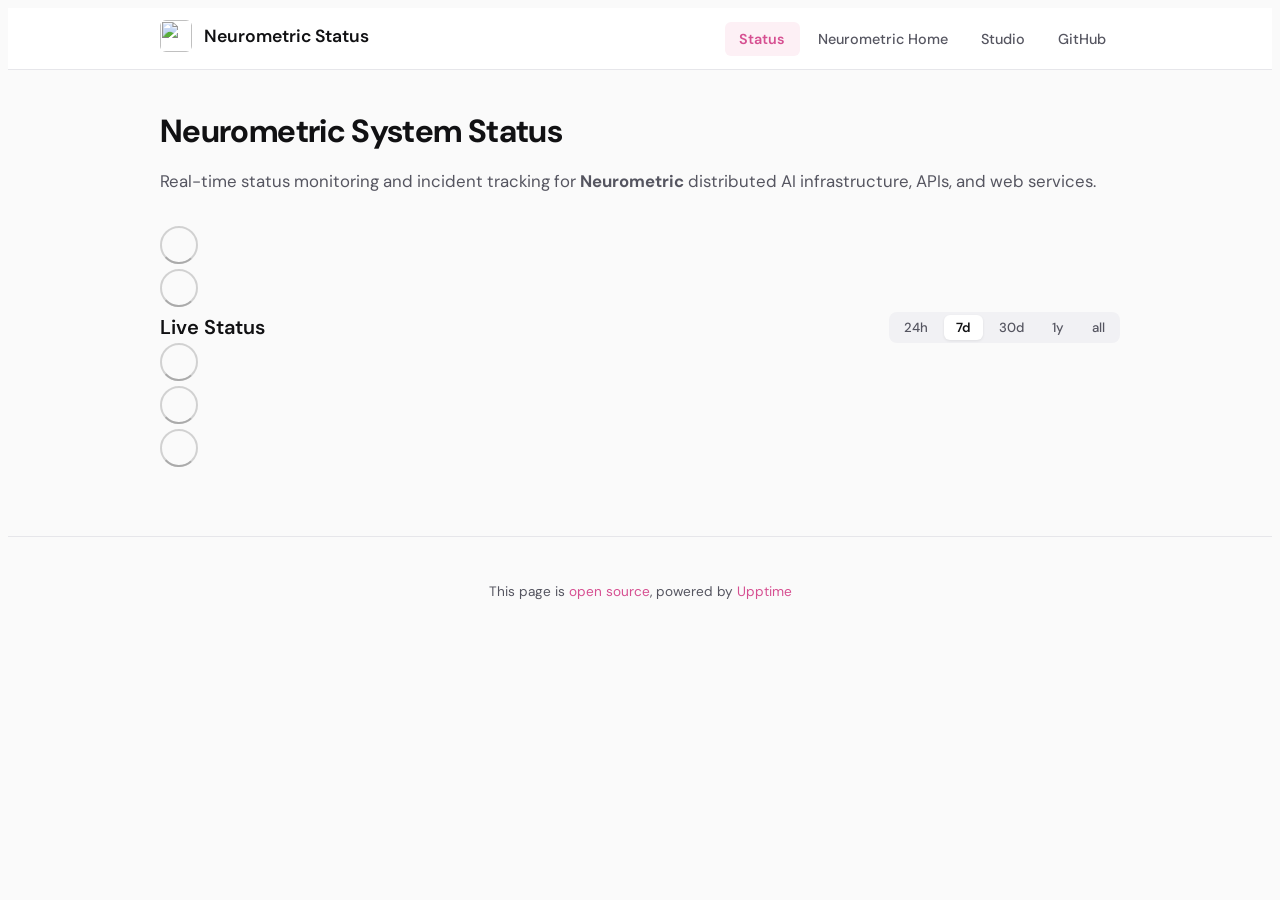
==== commit 6f95a73c: "deploy: 04533697afecdfd0c88a7d533fd15803be9839b5" ====
--- a/index.html
+++ b/index.html
@@ -1,4 +1,4 @@
-<!DOCTYPE html> <html lang=en> <head> <meta charset=utf-8> <meta content="width=device-width,initial-scale=1" name=viewport> <meta content=#333333 name=theme-color> <base href=/ > <link href=manifest.json rel=manifest crossorigin=use-credentials> <script>__SAPPER__={baseUrl:"",preloaded:[void 0,{}]};if('serviceWorker' in navigator)navigator.serviceWorker.register('/service-worker.js');(function(){try{eval("async function x(){}");var main="/client/client.4692d472.js"}catch(e){main="/client/legacy/client.60334c53.js"};var s=document.createElement("script");try{new Function("if(0)import('')")();s.src=main;s.type="module";s.crossOrigin="use-credentials";}catch(e){s.src="/client/shimport@2.0.5.js";s.setAttribute("data-main",main);}document.head.appendChild(s);}());</script> <link href=client/client-31a52aa5.css rel=stylesheet><link href=client/createOctokit-a85f76c7.css rel=stylesheet><link href=client/index-b0b6455a.css rel=stylesheet> <title>Neurometric Status</title><link href=https://status.neurometric.ai/themes/light.css rel=stylesheet><link href=https://status.neurometric.ai/global.css rel=stylesheet><link href=https://raw.githubusercontent.com/NeurometricAI/status/main/assets/neurometric-mark.svg rel=icon type=image/svg><link href=/logo-192.png rel=icon type=image/png><style>@import url(https://fonts.googleapis.com/css2?family=DM+Sans:ital,opsz,wght@0,9..40,100..1000;1,9..40,100..1000&display=swap);:root{--font-family:'DM Sans',-apple-system,BlinkMacSystemFont,'Segoe UI',Roboto,sans-serif;--color-brand-pink:#d64f91;--color-brand-pink-hover:#c1407e;--color-brand-pink-light:#fdf0f5;--color-brand-pink-mid:#f2c4da;--color-dark:#111113;--color-gray:#555560;--color-gray-light:#f7f7f8;--color-border:#e6e6ea;--color-green:#10b981;--color-green-light:#ecfdf5;--color-green-border:#a7f3d0;--color-red:#ef4444;--color-red-light:#fef2f2;--color-yellow:#f59e0b;--body-background-color:#fafafa;--body-text-color:var(--color-dark);--card-background-color:#ffffff;--card-border-color:var(--color-border);--nav-background-color:#ffffff;--nav-border-bottom-color:var(--color-border);--nav-current-border-bottom-color:var(--color-brand-pink);--up-border-left-color:var(--color-green);--down-border-left-color:var(--color-red);--down-background-color:var(--color-red-light);--degraded-border-left-color:var(--color-yellow);--tag-color:#ffffff;--tag-up-background-color:var(--color-green);--tag-down-background-color:var(--color-red);--tag-degraded-background-color:var(--color-yellow);--change-background-color:var(--color-brand-pink-light)}body{font-family:var(--font-family)!important;color:var(--color-dark)!important;background-color:#fafafa!important;-webkit-font-smoothing:antialiased}nav{background:#fff!important;border-bottom:1px solid var(--color-border)!important;padding:.75rem 2rem!important;margin-bottom:2.5rem!important}nav .container{max-width:960px!important;margin:0 auto!important;display:flex!important;align-items:center!important;justify-content:space-between!important;padding:0!important}nav .logo{display:inline-flex!important;align-items:center!important;gap:12px!important;padding:0!important;margin:0!important;font-family:var(--font-family)!important;font-weight:600!important;font-size:1.1rem!important;color:var(--color-dark)!important;text-decoration:none!important}nav .logo img{width:32px!important;height:32px!important;max-width:32px!important;max-height:32px!important;margin-right:0!important;border-radius:6px!important;display:block!important;object-fit:contain!important}nav ul{display:flex!important;align-items:center!important;gap:4px!important;margin:0!important;padding:0!important;list-style:none!important}nav ul li a{font-family:var(--font-family)!important;font-size:.9rem!important;font-weight:500!important;color:var(--color-gray)!important;text-decoration:none!important;padding:.5rem .9rem!important;border-radius:6px!important;border-bottom:none!important;transition:all .15s ease!important;display:inline-block!important}nav ul li a:hover{color:var(--color-dark)!important;background:var(--color-gray-light)!important}nav ul li a[aria-current=page]{color:var(--color-brand-pink)!important;background:var(--color-brand-pink-light)!important;font-weight:600!important;border-bottom:none!important}.container{max-width:960px!important;margin:0 auto!important;padding:0 1.5rem!important}header{margin-bottom:2rem!important}header h1{font-family:var(--font-family)!important;font-size:2rem!important;font-weight:700!important;color:var(--color-dark)!important;letter-spacing:-.02em!important;margin-bottom:.5rem!important}header p.lead{font-family:var(--font-family)!important;font-size:1.05rem!important;color:var(--color-gray)!important;line-height:1.5!important}article.up:not(.graph){background:var(--color-green-light)!important;border:1px solid var(--color-green-border)!important;border-left:4px solid var(--color-green)!important;border-radius:8px!important;padding:1rem 1.25rem!important;font-weight:600!important;color:#065f46!important;font-size:1rem!important;margin-bottom:2rem!important}.f{display:flex!important;justify-content:space-between!important;align-items:center!important;flex-wrap:wrap!important;gap:1rem!important}.f h2{font-family:var(--font-family)!important;font-size:1.25rem!important;font-weight:600!important;color:var(--color-dark)!important;margin:0!important}form.f.r{display:flex!important;flex-direction:row!important;align-items:center!important;gap:4px!important;background:#f1f1f4!important;padding:3px!important;border-radius:8px!important}form.f.r>div{display:inline-flex!important}form.f.r input[type=radio]{display:none!important}form.f.r label{display:inline-block!important;margin:0!important;padding:4px 12px!important;font-family:var(--font-family)!important;font-size:.825rem!important;font-weight:500!important;color:var(--color-gray)!important;cursor:pointer!important;border-radius:6px!important;transition:all .15s ease!important}form.f.r input[type=radio]:checked+label{background:#fff!important;color:var(--color-dark)!important;font-weight:600!important;box-shadow:0 1px 3px rgba(0,0,0,.08)!important}article.link{background:#fff!important;border:1px solid var(--color-border)!important;border-radius:10px!important;padding:1.25rem 1.5rem!important;margin-bottom:.75rem!important;box-shadow:0 1px 3px rgba(0,0,0,.02)!important;transition:all .2s ease!important;position:relative!important;overflow:hidden!important}article.link:hover{box-shadow:0 4px 12px rgba(0,0,0,.06)!important;border-color:#d1d1d8!important}article.up.link{border-left:4px solid var(--color-green)!important}article.down.link{border-left:4px solid var(--color-red)!important}article.degraded.link{border-left:4px solid var(--color-yellow)!important}article h4{font-family:var(--font-family)!important;font-size:1.05rem!important;font-weight:600!important;color:var(--color-dark)!important;margin-bottom:.4rem!important;display:flex!important;align-items:center!important;gap:8px!important}article h4 a{color:var(--color-dark)!important;text-decoration:none!important;font-weight:600!important}article h4 img.icon{height:18px!important;width:18px!important;border-radius:4px!important;margin-right:2px!important;vertical-align:middle!important;transform:none!important}article>div{font-family:var(--font-family)!important;font-size:.875rem!important;color:var(--color-gray)!important;line-height:1.5!important}article span.data{color:var(--color-dark)!important;font-weight:600!important}article.graph{background-size:220px 55px!important;background-position:calc(100% - 1.5rem) center!important;background-repeat:no-repeat!important}@media (max-width:640px){article.graph{background-size:140px 40px!important}}footer{margin-top:4rem!important;padding-top:2rem!important;border-top:1px solid var(--color-border)!important;text-align:center!important;font-size:.85rem!important;color:var(--color-gray)!important}footer a{color:var(--color-brand-pink)!important;text-decoration:none!important}footer a:hover{color:var(--color-brand-pink-hover)!important;text-decoration:underline!important}</style> <link href=/client/client.4692d472.js rel=modulepreload as=script crossorigin=use-credentials><link href=/client/client-31a52aa5.css rel=preload as=style><link href=/client/index.5362e864.js rel=modulepreload as=script crossorigin=use-credentials><link href=/client/createOctokit.6fd5727e.js rel=modulepreload as=script crossorigin=use-credentials><link href=/client/inject_styles.803b7e80.js rel=modulepreload as=script crossorigin=use-credentials><link href=/client/createOctokit-a85f76c7.css rel=preload as=style><link href=/client/index-b0b6455a.css rel=preload as=style></head> <body> <div id=sapper> <nav class=svelte-a08hsz><div class="svelte-a08hsz container"><div><a href=https://status.neurometric.ai class="svelte-a08hsz logo"><img alt="" class=svelte-a08hsz src=https://raw.githubusercontent.com/NeurometricAI/status/main/assets/neurometric-mark.svg> <div>Neurometric Status</div></a></div> <ul class=svelte-a08hsz><li><a href=/ class=svelte-a08hsz target=_self aria-current=page>Status</a> <li><a href=https://www.neurometric.ai class=svelte-a08hsz target=_self>Neurometric Home</a> <li><a href=https://studio.neurometric.ai class=svelte-a08hsz target=_self>Studio</a> <li><a href=https://github.com/NeurometricAI class=svelte-a08hsz target=_self>GitHub</a> </li> </ul></div> </nav> <main class=container> <header class=svelte-ngkazm><h1><strong>Neurometric</strong> System Status</h1> <p class="svelte-ngkazm lead">Real-time status monitoring and incident tracking for <strong>Neurometric</strong> distributed AI infrastructure, APIs, and web services.</header> <section class=svelte-8lnl4f><div class="svelte-68jxue loading"><svg class=svelte-68jxue height=38 stroke=#aaa width=38 xmlns=http://www.w3.org/2000/svg><g fill=none fill-rule=evenodd><g stroke-width=2 transform="translate(1 1)"><circle cx=18 cy=18 r=18 stroke-opacity=.5></circle><path d="M36 18c0-9.94-8.06-18-18-18"><animateTransform attributeName=transform dur=1s from="0 18 18" repeatCount=indefinite to="360 18 18" type=rotate></animateTransform></path></g></g></svg></div> </section> <section class=svelte-8lnl4f><div class="svelte-68jxue loading"><svg class=svelte-68jxue height=38 stroke=#aaa width=38 xmlns=http://www.w3.org/2000/svg><g fill=none fill-rule=evenodd><g stroke-width=2 transform="translate(1 1)"><circle cx=18 cy=18 r=18 stroke-opacity=.5></circle><path d="M36 18c0-9.94-8.06-18-18-18"><animateTransform attributeName=transform dur=1s from="0 18 18" repeatCount=indefinite to="360 18 18" type=rotate></animateTransform></path></g></g></svg></div> </section> <div class="svelte-fqsq6s f changed"><h2>Live Status</h2> <form class="svelte-fqsq6s f r"><div><input class=svelte-fqsq6s id=data_day name=d type=radio value=day><label class=svelte-fqsq6s for=data_day>24h</label></div> <div><input class=svelte-fqsq6s id=data_week name=d type=radio value=week checked><label class=svelte-fqsq6s for=data_week>7d</label></div> <div><input class=svelte-fqsq6s id=data_month name=d type=radio value=month><label class=svelte-fqsq6s for=data_month>30d</label></div> <div><input class=svelte-fqsq6s id=data_year name=d type=radio value=year><label class=svelte-fqsq6s for=data_year>1y</label></div> <div><input class=svelte-fqsq6s id=data_all name=d type=radio value=all><label class=svelte-fqsq6s for=data_all>all</label></div></form></div> <section class="svelte-fqsq6s live-status"><div class="svelte-68jxue loading"><svg class=svelte-68jxue height=38 stroke=#aaa width=38 xmlns=http://www.w3.org/2000/svg><g fill=none fill-rule=evenodd><g stroke-width=2 transform="translate(1 1)"><circle cx=18 cy=18 r=18 stroke-opacity=.5></circle><path d="M36 18c0-9.94-8.06-18-18-18"><animateTransform attributeName=transform dur=1s from="0 18 18" repeatCount=indefinite to="360 18 18" type=rotate></animateTransform></path></g></g></svg></div> </section> <section><div class="svelte-68jxue loading"><svg class=svelte-68jxue height=38 stroke=#aaa width=38 xmlns=http://www.w3.org/2000/svg><g fill=none fill-rule=evenodd><g stroke-width=2 transform="translate(1 1)"><circle cx=18 cy=18 r=18 stroke-opacity=.5></circle><path d="M36 18c0-9.94-8.06-18-18-18"><animateTransform attributeName=transform dur=1s from="0 18 18" repeatCount=indefinite to="360 18 18" type=rotate></animateTransform></path></g></g></svg></div> </section> <section><div class="svelte-68jxue loading"><svg class=svelte-68jxue height=38 stroke=#aaa width=38 xmlns=http://www.w3.org/2000/svg><g fill=none fill-rule=evenodd><g stroke-width=2 transform="translate(1 1)"><circle cx=18 cy=18 r=18 stroke-opacity=.5></circle><path d="M36 18c0-9.94-8.06-18-18-18"><animateTransform attributeName=transform dur=1s from="0 18 18" repeatCount=indefinite to="360 18 18" type=rotate></animateTransform></path></g></g></svg></div></section></main> <footer class=svelte-jbr799><p>This page is <a href=https://github.com/NeurometricAI/status>open source</a>, powered by <a href=https://upptime.js.org>Upptime</a></p> </footer></div> <script> try {
+<!DOCTYPE html> <html lang=en> <head> <meta charset=utf-8> <meta content="width=device-width,initial-scale=1" name=viewport> <meta content=#333333 name=theme-color> <base href=/ > <link href=manifest.json rel=manifest crossorigin=use-credentials> <script>__SAPPER__={baseUrl:"",preloaded:[void 0,{}]};if('serviceWorker' in navigator)navigator.serviceWorker.register('/service-worker.js');(function(){try{eval("async function x(){}");var main="/client/client.59e6d40f.js"}catch(e){main="/client/legacy/client.a1ee4fcf.js"};var s=document.createElement("script");try{new Function("if(0)import('')")();s.src=main;s.type="module";s.crossOrigin="use-credentials";}catch(e){s.src="/client/shimport@2.0.5.js";s.setAttribute("data-main",main);}document.head.appendChild(s);}());</script> <link href=client/client-31a52aa5.css rel=stylesheet><link href=client/createOctokit-a85f76c7.css rel=stylesheet><link href=client/index-b0b6455a.css rel=stylesheet> <title>Neurometric Status</title><link href=https://status.neurometric.ai/themes/light.css rel=stylesheet><link href=https://status.neurometric.ai/global.css rel=stylesheet><link href=https://raw.githubusercontent.com/NeurometricAI/status/master/assets/neurometric-mark.svg rel=icon type=image/svg><link href=/logo-192.png rel=icon type=image/png><style>@import url(https://fonts.googleapis.com/css2?family=DM+Sans:ital,opsz,wght@0,9..40,100..1000;1,9..40,100..1000&display=swap);:root{--font-family:'DM Sans',-apple-system,BlinkMacSystemFont,'Segoe UI',Roboto,sans-serif;--color-brand-pink:#d64f91;--color-brand-pink-hover:#c1407e;--color-brand-pink-light:#fdf0f5;--color-brand-pink-mid:#f2c4da;--color-dark:#111113;--color-gray:#555560;--color-gray-light:#f7f7f8;--color-border:#e6e6ea;--color-green:#10b981;--color-green-light:#ecfdf5;--color-green-border:#a7f3d0;--color-red:#ef4444;--color-red-light:#fef2f2;--color-yellow:#f59e0b;--body-background-color:#fafafa;--body-text-color:var(--color-dark);--card-background-color:#ffffff;--card-border-color:var(--color-border);--nav-background-color:#ffffff;--nav-border-bottom-color:var(--color-border);--nav-current-border-bottom-color:var(--color-brand-pink);--up-border-left-color:var(--color-green);--down-border-left-color:var(--color-red);--down-background-color:var(--color-red-light);--degraded-border-left-color:var(--color-yellow);--tag-color:#ffffff;--tag-up-background-color:var(--color-green);--tag-down-background-color:var(--color-red);--tag-degraded-background-color:var(--color-yellow);--change-background-color:var(--color-brand-pink-light)}body{font-family:var(--font-family)!important;color:var(--color-dark)!important;background-color:#fafafa!important;-webkit-font-smoothing:antialiased}nav{background:#fff!important;border-bottom:1px solid var(--color-border)!important;padding:.75rem 2rem!important;margin-bottom:2.5rem!important}nav .container{max-width:960px!important;margin:0 auto!important;display:flex!important;align-items:center!important;justify-content:space-between!important;padding:0!important}nav .logo{display:inline-flex!important;align-items:center!important;gap:12px!important;padding:0!important;margin:0!important;font-family:var(--font-family)!important;font-weight:600!important;font-size:1.1rem!important;color:var(--color-dark)!important;text-decoration:none!important}nav .logo img{width:32px!important;height:32px!important;max-width:32px!important;max-height:32px!important;margin-right:0!important;border-radius:6px!important;display:block!important;object-fit:contain!important}nav ul{display:flex!important;align-items:center!important;gap:4px!important;margin:0!important;padding:0!important;list-style:none!important}nav ul li a{font-family:var(--font-family)!important;font-size:.9rem!important;font-weight:500!important;color:var(--color-gray)!important;text-decoration:none!important;padding:.5rem .9rem!important;border-radius:6px!important;border-bottom:none!important;transition:all .15s ease!important;display:inline-block!important}nav ul li a:hover{color:var(--color-dark)!important;background:var(--color-gray-light)!important}nav ul li a[aria-current=page]{color:var(--color-brand-pink)!important;background:var(--color-brand-pink-light)!important;font-weight:600!important;border-bottom:none!important}.container{max-width:960px!important;margin:0 auto!important;padding:0 1.5rem!important}header{margin-bottom:2rem!important}header h1{font-family:var(--font-family)!important;font-size:2rem!important;font-weight:700!important;color:var(--color-dark)!important;letter-spacing:-.02em!important;margin-bottom:.5rem!important}header p.lead{font-family:var(--font-family)!important;font-size:1.05rem!important;color:var(--color-gray)!important;line-height:1.5!important}article.up:not(.graph){background:var(--color-green-light)!important;border:1px solid var(--color-green-border)!important;border-left:4px solid var(--color-green)!important;border-radius:8px!important;padding:1rem 1.25rem!important;font-weight:600!important;color:#065f46!important;font-size:1rem!important;margin-bottom:2rem!important}.f{display:flex!important;justify-content:space-between!important;align-items:center!important;flex-wrap:wrap!important;gap:1rem!important}.f h2{font-family:var(--font-family)!important;font-size:1.25rem!important;font-weight:600!important;color:var(--color-dark)!important;margin:0!important}form.f.r{display:flex!important;flex-direction:row!important;align-items:center!important;gap:4px!important;background:#f1f1f4!important;padding:3px!important;border-radius:8px!important}form.f.r>div{display:inline-flex!important}form.f.r input[type=radio]{display:none!important}form.f.r label{display:inline-block!important;margin:0!important;padding:4px 12px!important;font-family:var(--font-family)!important;font-size:.825rem!important;font-weight:500!important;color:var(--color-gray)!important;cursor:pointer!important;border-radius:6px!important;transition:all .15s ease!important}form.f.r input[type=radio]:checked+label{background:#fff!important;color:var(--color-dark)!important;font-weight:600!important;box-shadow:0 1px 3px rgba(0,0,0,.08)!important}article.link{background:#fff!important;border:1px solid var(--color-border)!important;border-radius:10px!important;padding:1.25rem 1.5rem!important;margin-bottom:.75rem!important;box-shadow:0 1px 3px rgba(0,0,0,.02)!important;transition:all .2s ease!important;position:relative!important;overflow:hidden!important}article.link:hover{box-shadow:0 4px 12px rgba(0,0,0,.06)!important;border-color:#d1d1d8!important}article.up.link{border-left:4px solid var(--color-green)!important}article.down.link{border-left:4px solid var(--color-red)!important}article.degraded.link{border-left:4px solid var(--color-yellow)!important}article h4{font-family:var(--font-family)!important;font-size:1.05rem!important;font-weight:600!important;color:var(--color-dark)!important;margin-bottom:.4rem!important;display:flex!important;align-items:center!important;gap:8px!important}article h4 a{color:var(--color-dark)!important;text-decoration:none!important;font-weight:600!important}article h4 img.icon{height:18px!important;width:18px!important;border-radius:4px!important;margin-right:2px!important;vertical-align:middle!important;transform:none!important}article>div{font-family:var(--font-family)!important;font-size:.875rem!important;color:var(--color-gray)!important;line-height:1.5!important}article span.data{color:var(--color-dark)!important;font-weight:600!important}article.graph{background-size:220px 55px!important;background-position:calc(100% - 1.5rem) center!important;background-repeat:no-repeat!important}@media (max-width:640px){article.graph{background-size:140px 40px!important}}footer{margin-top:4rem!important;padding-top:2rem!important;border-top:1px solid var(--color-border)!important;text-align:center!important;font-size:.85rem!important;color:var(--color-gray)!important}footer a{color:var(--color-brand-pink)!important;text-decoration:none!important}footer a:hover{color:var(--color-brand-pink-hover)!important;text-decoration:underline!important}</style> <link href=/client/client.59e6d40f.js rel=modulepreload as=script crossorigin=use-credentials><link href=/client/client-31a52aa5.css rel=preload as=style><link href=/client/index.f13b154a.js rel=modulepreload as=script crossorigin=use-credentials><link href=/client/createOctokit.81902df5.js rel=modulepreload as=script crossorigin=use-credentials><link href=/client/inject_styles.803b7e80.js rel=modulepreload as=script crossorigin=use-credentials><link href=/client/createOctokit-a85f76c7.css rel=preload as=style><link href=/client/index-b0b6455a.css rel=preload as=style></head> <body> <div id=sapper> <nav class=svelte-a08hsz><div class="svelte-a08hsz container"><div><a href=https://status.neurometric.ai class="svelte-a08hsz logo"><img alt="" class=svelte-a08hsz src=https://raw.githubusercontent.com/NeurometricAI/status/master/assets/neurometric-mark.svg> <div>Neurometric Status</div></a></div> <ul class=svelte-a08hsz><li><a href=/ class=svelte-a08hsz target=_self aria-current=page>Status</a> <li><a href=https://www.neurometric.ai class=svelte-a08hsz target=_self>Neurometric Home</a> <li><a href=https://studio.neurometric.ai class=svelte-a08hsz target=_self>Studio</a> <li><a href=https://github.com/NeurometricAI class=svelte-a08hsz target=_self>GitHub</a> </li> </ul></div> </nav> <main class=container> <header class=svelte-ngkazm><h1><strong>Neurometric</strong> System Status</h1> <p class="svelte-ngkazm lead">Real-time status monitoring and incident tracking for <strong>Neurometric</strong> distributed AI infrastructure, APIs, and web services.</header> <section class=svelte-8lnl4f><div class="svelte-68jxue loading"><svg class=svelte-68jxue height=38 stroke=#aaa width=38 xmlns=http://www.w3.org/2000/svg><g fill=none fill-rule=evenodd><g stroke-width=2 transform="translate(1 1)"><circle cx=18 cy=18 r=18 stroke-opacity=.5></circle><path d="M36 18c0-9.94-8.06-18-18-18"><animateTransform attributeName=transform dur=1s from="0 18 18" repeatCount=indefinite to="360 18 18" type=rotate></animateTransform></path></g></g></svg></div> </section> <section class=svelte-8lnl4f><div class="svelte-68jxue loading"><svg class=svelte-68jxue height=38 stroke=#aaa width=38 xmlns=http://www.w3.org/2000/svg><g fill=none fill-rule=evenodd><g stroke-width=2 transform="translate(1 1)"><circle cx=18 cy=18 r=18 stroke-opacity=.5></circle><path d="M36 18c0-9.94-8.06-18-18-18"><animateTransform attributeName=transform dur=1s from="0 18 18" repeatCount=indefinite to="360 18 18" type=rotate></animateTransform></path></g></g></svg></div> </section> <div class="svelte-fqsq6s f changed"><h2>Live Status</h2> <form class="svelte-fqsq6s f r"><div><input class=svelte-fqsq6s id=data_day name=d type=radio value=day><label class=svelte-fqsq6s for=data_day>24h</label></div> <div><input class=svelte-fqsq6s id=data_week name=d type=radio value=week checked><label class=svelte-fqsq6s for=data_week>7d</label></div> <div><input class=svelte-fqsq6s id=data_month name=d type=radio value=month><label class=svelte-fqsq6s for=data_month>30d</label></div> <div><input class=svelte-fqsq6s id=data_year name=d type=radio value=year><label class=svelte-fqsq6s for=data_year>1y</label></div> <div><input class=svelte-fqsq6s id=data_all name=d type=radio value=all><label class=svelte-fqsq6s for=data_all>all</label></div></form></div> <section class="svelte-fqsq6s live-status"><div class="svelte-68jxue loading"><svg class=svelte-68jxue height=38 stroke=#aaa width=38 xmlns=http://www.w3.org/2000/svg><g fill=none fill-rule=evenodd><g stroke-width=2 transform="translate(1 1)"><circle cx=18 cy=18 r=18 stroke-opacity=.5></circle><path d="M36 18c0-9.94-8.06-18-18-18"><animateTransform attributeName=transform dur=1s from="0 18 18" repeatCount=indefinite to="360 18 18" type=rotate></animateTransform></path></g></g></svg></div> </section> <section><div class="svelte-68jxue loading"><svg class=svelte-68jxue height=38 stroke=#aaa width=38 xmlns=http://www.w3.org/2000/svg><g fill=none fill-rule=evenodd><g stroke-width=2 transform="translate(1 1)"><circle cx=18 cy=18 r=18 stroke-opacity=.5></circle><path d="M36 18c0-9.94-8.06-18-18-18"><animateTransform attributeName=transform dur=1s from="0 18 18" repeatCount=indefinite to="360 18 18" type=rotate></animateTransform></path></g></g></svg></div> </section> <section><div class="svelte-68jxue loading"><svg class=svelte-68jxue height=38 stroke=#aaa width=38 xmlns=http://www.w3.org/2000/svg><g fill=none fill-rule=evenodd><g stroke-width=2 transform="translate(1 1)"><circle cx=18 cy=18 r=18 stroke-opacity=.5></circle><path d="M36 18c0-9.94-8.06-18-18-18"><animateTransform attributeName=transform dur=1s from="0 18 18" repeatCount=indefinite to="360 18 18" type=rotate></animateTransform></path></g></g></svg></div></section></main> <footer class=svelte-jbr799><p>This page is <a href=https://github.com/NeurometricAI/status>open source</a>, powered by <a href=https://upptime.js.org>Upptime</a></p> </footer></div> <script> try {
         if (typeof window !== "undefined" && window.navigator && navigator.serviceWorker) {
           navigator.serviceWorker.getRegistrations().then(function (registrations) {
             for (let registration of registrations) {
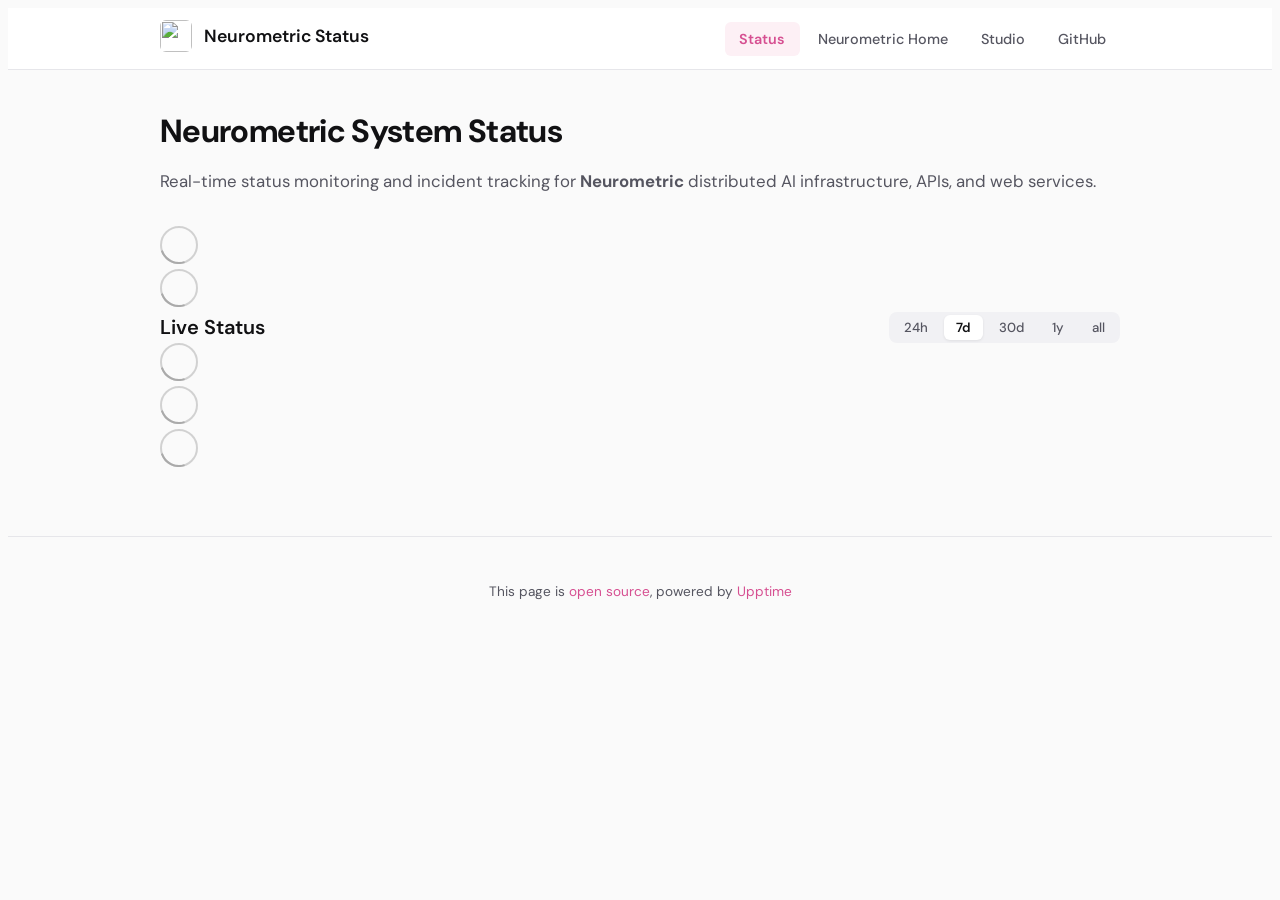
==== commit 4bd405f6: "deploy: 14e37fb655c03d346678932c148b373d321845e8" ====
--- a/index.html
+++ b/index.html
@@ -1,4 +1,4 @@
-<!DOCTYPE html> <html lang=en> <head> <meta charset=utf-8> <meta content="width=device-width,initial-scale=1" name=viewport> <meta content=#333333 name=theme-color> <base href=/ > <link href=manifest.json rel=manifest crossorigin=use-credentials> <script>__SAPPER__={baseUrl:"",preloaded:[void 0,{}]};if('serviceWorker' in navigator)navigator.serviceWorker.register('/service-worker.js');(function(){try{eval("async function x(){}");var main="/client/client.59e6d40f.js"}catch(e){main="/client/legacy/client.a1ee4fcf.js"};var s=document.createElement("script");try{new Function("if(0)import('')")();s.src=main;s.type="module";s.crossOrigin="use-credentials";}catch(e){s.src="/client/shimport@2.0.5.js";s.setAttribute("data-main",main);}document.head.appendChild(s);}());</script> <link href=client/client-31a52aa5.css rel=stylesheet><link href=client/createOctokit-a85f76c7.css rel=stylesheet><link href=client/index-b0b6455a.css rel=stylesheet> <title>Neurometric Status</title><link href=https://status.neurometric.ai/themes/light.css rel=stylesheet><link href=https://status.neurometric.ai/global.css rel=stylesheet><link href=https://raw.githubusercontent.com/NeurometricAI/status/master/assets/neurometric-mark.svg rel=icon type=image/svg><link href=/logo-192.png rel=icon type=image/png><style>@import url(https://fonts.googleapis.com/css2?family=DM+Sans:ital,opsz,wght@0,9..40,100..1000;1,9..40,100..1000&display=swap);:root{--font-family:'DM Sans',-apple-system,BlinkMacSystemFont,'Segoe UI',Roboto,sans-serif;--color-brand-pink:#d64f91;--color-brand-pink-hover:#c1407e;--color-brand-pink-light:#fdf0f5;--color-brand-pink-mid:#f2c4da;--color-dark:#111113;--color-gray:#555560;--color-gray-light:#f7f7f8;--color-border:#e6e6ea;--color-green:#10b981;--color-green-light:#ecfdf5;--color-green-border:#a7f3d0;--color-red:#ef4444;--color-red-light:#fef2f2;--color-yellow:#f59e0b;--body-background-color:#fafafa;--body-text-color:var(--color-dark);--card-background-color:#ffffff;--card-border-color:var(--color-border);--nav-background-color:#ffffff;--nav-border-bottom-color:var(--color-border);--nav-current-border-bottom-color:var(--color-brand-pink);--up-border-left-color:var(--color-green);--down-border-left-color:var(--color-red);--down-background-color:var(--color-red-light);--degraded-border-left-color:var(--color-yellow);--tag-color:#ffffff;--tag-up-background-color:var(--color-green);--tag-down-background-color:var(--color-red);--tag-degraded-background-color:var(--color-yellow);--change-background-color:var(--color-brand-pink-light)}body{font-family:var(--font-family)!important;color:var(--color-dark)!important;background-color:#fafafa!important;-webkit-font-smoothing:antialiased}nav{background:#fff!important;border-bottom:1px solid var(--color-border)!important;padding:.75rem 2rem!important;margin-bottom:2.5rem!important}nav .container{max-width:960px!important;margin:0 auto!important;display:flex!important;align-items:center!important;justify-content:space-between!important;padding:0!important}nav .logo{display:inline-flex!important;align-items:center!important;gap:12px!important;padding:0!important;margin:0!important;font-family:var(--font-family)!important;font-weight:600!important;font-size:1.1rem!important;color:var(--color-dark)!important;text-decoration:none!important}nav .logo img{width:32px!important;height:32px!important;max-width:32px!important;max-height:32px!important;margin-right:0!important;border-radius:6px!important;display:block!important;object-fit:contain!important}nav ul{display:flex!important;align-items:center!important;gap:4px!important;margin:0!important;padding:0!important;list-style:none!important}nav ul li a{font-family:var(--font-family)!important;font-size:.9rem!important;font-weight:500!important;color:var(--color-gray)!important;text-decoration:none!important;padding:.5rem .9rem!important;border-radius:6px!important;border-bottom:none!important;transition:all .15s ease!important;display:inline-block!important}nav ul li a:hover{color:var(--color-dark)!important;background:var(--color-gray-light)!important}nav ul li a[aria-current=page]{color:var(--color-brand-pink)!important;background:var(--color-brand-pink-light)!important;font-weight:600!important;border-bottom:none!important}.container{max-width:960px!important;margin:0 auto!important;padding:0 1.5rem!important}header{margin-bottom:2rem!important}header h1{font-family:var(--font-family)!important;font-size:2rem!important;font-weight:700!important;color:var(--color-dark)!important;letter-spacing:-.02em!important;margin-bottom:.5rem!important}header p.lead{font-family:var(--font-family)!important;font-size:1.05rem!important;color:var(--color-gray)!important;line-height:1.5!important}article.up:not(.graph){background:var(--color-green-light)!important;border:1px solid var(--color-green-border)!important;border-left:4px solid var(--color-green)!important;border-radius:8px!important;padding:1rem 1.25rem!important;font-weight:600!important;color:#065f46!important;font-size:1rem!important;margin-bottom:2rem!important}.f{display:flex!important;justify-content:space-between!important;align-items:center!important;flex-wrap:wrap!important;gap:1rem!important}.f h2{font-family:var(--font-family)!important;font-size:1.25rem!important;font-weight:600!important;color:var(--color-dark)!important;margin:0!important}form.f.r{display:flex!important;flex-direction:row!important;align-items:center!important;gap:4px!important;background:#f1f1f4!important;padding:3px!important;border-radius:8px!important}form.f.r>div{display:inline-flex!important}form.f.r input[type=radio]{display:none!important}form.f.r label{display:inline-block!important;margin:0!important;padding:4px 12px!important;font-family:var(--font-family)!important;font-size:.825rem!important;font-weight:500!important;color:var(--color-gray)!important;cursor:pointer!important;border-radius:6px!important;transition:all .15s ease!important}form.f.r input[type=radio]:checked+label{background:#fff!important;color:var(--color-dark)!important;font-weight:600!important;box-shadow:0 1px 3px rgba(0,0,0,.08)!important}article.link{background:#fff!important;border:1px solid var(--color-border)!important;border-radius:10px!important;padding:1.25rem 1.5rem!important;margin-bottom:.75rem!important;box-shadow:0 1px 3px rgba(0,0,0,.02)!important;transition:all .2s ease!important;position:relative!important;overflow:hidden!important}article.link:hover{box-shadow:0 4px 12px rgba(0,0,0,.06)!important;border-color:#d1d1d8!important}article.up.link{border-left:4px solid var(--color-green)!important}article.down.link{border-left:4px solid var(--color-red)!important}article.degraded.link{border-left:4px solid var(--color-yellow)!important}article h4{font-family:var(--font-family)!important;font-size:1.05rem!important;font-weight:600!important;color:var(--color-dark)!important;margin-bottom:.4rem!important;display:flex!important;align-items:center!important;gap:8px!important}article h4 a{color:var(--color-dark)!important;text-decoration:none!important;font-weight:600!important}article h4 img.icon{height:18px!important;width:18px!important;border-radius:4px!important;margin-right:2px!important;vertical-align:middle!important;transform:none!important}article>div{font-family:var(--font-family)!important;font-size:.875rem!important;color:var(--color-gray)!important;line-height:1.5!important}article span.data{color:var(--color-dark)!important;font-weight:600!important}article.graph{background-size:220px 55px!important;background-position:calc(100% - 1.5rem) center!important;background-repeat:no-repeat!important}@media (max-width:640px){article.graph{background-size:140px 40px!important}}footer{margin-top:4rem!important;padding-top:2rem!important;border-top:1px solid var(--color-border)!important;text-align:center!important;font-size:.85rem!important;color:var(--color-gray)!important}footer a{color:var(--color-brand-pink)!important;text-decoration:none!important}footer a:hover{color:var(--color-brand-pink-hover)!important;text-decoration:underline!important}</style> <link href=/client/client.59e6d40f.js rel=modulepreload as=script crossorigin=use-credentials><link href=/client/client-31a52aa5.css rel=preload as=style><link href=/client/index.f13b154a.js rel=modulepreload as=script crossorigin=use-credentials><link href=/client/createOctokit.81902df5.js rel=modulepreload as=script crossorigin=use-credentials><link href=/client/inject_styles.803b7e80.js rel=modulepreload as=script crossorigin=use-credentials><link href=/client/createOctokit-a85f76c7.css rel=preload as=style><link href=/client/index-b0b6455a.css rel=preload as=style></head> <body> <div id=sapper> <nav class=svelte-a08hsz><div class="svelte-a08hsz container"><div><a href=https://status.neurometric.ai class="svelte-a08hsz logo"><img alt="" class=svelte-a08hsz src=https://raw.githubusercontent.com/NeurometricAI/status/master/assets/neurometric-mark.svg> <div>Neurometric Status</div></a></div> <ul class=svelte-a08hsz><li><a href=/ class=svelte-a08hsz target=_self aria-current=page>Status</a> <li><a href=https://www.neurometric.ai class=svelte-a08hsz target=_self>Neurometric Home</a> <li><a href=https://studio.neurometric.ai class=svelte-a08hsz target=_self>Studio</a> <li><a href=https://github.com/NeurometricAI class=svelte-a08hsz target=_self>GitHub</a> </li> </ul></div> </nav> <main class=container> <header class=svelte-ngkazm><h1><strong>Neurometric</strong> System Status</h1> <p class="svelte-ngkazm lead">Real-time status monitoring and incident tracking for <strong>Neurometric</strong> distributed AI infrastructure, APIs, and web services.</header> <section class=svelte-8lnl4f><div class="svelte-68jxue loading"><svg class=svelte-68jxue height=38 stroke=#aaa width=38 xmlns=http://www.w3.org/2000/svg><g fill=none fill-rule=evenodd><g stroke-width=2 transform="translate(1 1)"><circle cx=18 cy=18 r=18 stroke-opacity=.5></circle><path d="M36 18c0-9.94-8.06-18-18-18"><animateTransform attributeName=transform dur=1s from="0 18 18" repeatCount=indefinite to="360 18 18" type=rotate></animateTransform></path></g></g></svg></div> </section> <section class=svelte-8lnl4f><div class="svelte-68jxue loading"><svg class=svelte-68jxue height=38 stroke=#aaa width=38 xmlns=http://www.w3.org/2000/svg><g fill=none fill-rule=evenodd><g stroke-width=2 transform="translate(1 1)"><circle cx=18 cy=18 r=18 stroke-opacity=.5></circle><path d="M36 18c0-9.94-8.06-18-18-18"><animateTransform attributeName=transform dur=1s from="0 18 18" repeatCount=indefinite to="360 18 18" type=rotate></animateTransform></path></g></g></svg></div> </section> <div class="svelte-fqsq6s f changed"><h2>Live Status</h2> <form class="svelte-fqsq6s f r"><div><input class=svelte-fqsq6s id=data_day name=d type=radio value=day><label class=svelte-fqsq6s for=data_day>24h</label></div> <div><input class=svelte-fqsq6s id=data_week name=d type=radio value=week checked><label class=svelte-fqsq6s for=data_week>7d</label></div> <div><input class=svelte-fqsq6s id=data_month name=d type=radio value=month><label class=svelte-fqsq6s for=data_month>30d</label></div> <div><input class=svelte-fqsq6s id=data_year name=d type=radio value=year><label class=svelte-fqsq6s for=data_year>1y</label></div> <div><input class=svelte-fqsq6s id=data_all name=d type=radio value=all><label class=svelte-fqsq6s for=data_all>all</label></div></form></div> <section class="svelte-fqsq6s live-status"><div class="svelte-68jxue loading"><svg class=svelte-68jxue height=38 stroke=#aaa width=38 xmlns=http://www.w3.org/2000/svg><g fill=none fill-rule=evenodd><g stroke-width=2 transform="translate(1 1)"><circle cx=18 cy=18 r=18 stroke-opacity=.5></circle><path d="M36 18c0-9.94-8.06-18-18-18"><animateTransform attributeName=transform dur=1s from="0 18 18" repeatCount=indefinite to="360 18 18" type=rotate></animateTransform></path></g></g></svg></div> </section> <section><div class="svelte-68jxue loading"><svg class=svelte-68jxue height=38 stroke=#aaa width=38 xmlns=http://www.w3.org/2000/svg><g fill=none fill-rule=evenodd><g stroke-width=2 transform="translate(1 1)"><circle cx=18 cy=18 r=18 stroke-opacity=.5></circle><path d="M36 18c0-9.94-8.06-18-18-18"><animateTransform attributeName=transform dur=1s from="0 18 18" repeatCount=indefinite to="360 18 18" type=rotate></animateTransform></path></g></g></svg></div> </section> <section><div class="svelte-68jxue loading"><svg class=svelte-68jxue height=38 stroke=#aaa width=38 xmlns=http://www.w3.org/2000/svg><g fill=none fill-rule=evenodd><g stroke-width=2 transform="translate(1 1)"><circle cx=18 cy=18 r=18 stroke-opacity=.5></circle><path d="M36 18c0-9.94-8.06-18-18-18"><animateTransform attributeName=transform dur=1s from="0 18 18" repeatCount=indefinite to="360 18 18" type=rotate></animateTransform></path></g></g></svg></div></section></main> <footer class=svelte-jbr799><p>This page is <a href=https://github.com/NeurometricAI/status>open source</a>, powered by <a href=https://upptime.js.org>Upptime</a></p> </footer></div> <script> try {
+<!DOCTYPE html> <html lang=en> <head> <meta charset=utf-8> <meta content="width=device-width,initial-scale=1" name=viewport> <meta content=#333333 name=theme-color> <base href=/ > <link href=manifest.json rel=manifest crossorigin=use-credentials> <script>__SAPPER__={baseUrl:"",preloaded:[void 0,{}]};if('serviceWorker' in navigator)navigator.serviceWorker.register('/service-worker.js');(function(){try{eval("async function x(){}");var main="/client/client.c5d45e6f.js"}catch(e){main="/client/legacy/client.0cd8eca3.js"};var s=document.createElement("script");try{new Function("if(0)import('')")();s.src=main;s.type="module";s.crossOrigin="use-credentials";}catch(e){s.src="/client/shimport@2.0.5.js";s.setAttribute("data-main",main);}document.head.appendChild(s);}());</script> <link href=client/client-31a52aa5.css rel=stylesheet><link href=client/createOctokit-a85f76c7.css rel=stylesheet><link href=client/index-b0b6455a.css rel=stylesheet> <title>Neurometric Status</title><link href=https://status.neurometric.ai/themes/light.css rel=stylesheet><link href=https://status.neurometric.ai/global.css rel=stylesheet><link href=https://raw.githubusercontent.com/NeurometricAI/status/master/assets/neurometric-mark.svg rel=icon type=image/svg><link href=/logo-192.png rel=icon type=image/png><style>@import url(https://fonts.googleapis.com/css2?family=DM+Sans:ital,opsz,wght@0,9..40,100..1000;1,9..40,100..1000&display=swap);:root{--font-family:'DM Sans',-apple-system,BlinkMacSystemFont,'Segoe UI',Roboto,sans-serif;--color-brand-pink:#d64f91;--color-brand-pink-hover:#c1407e;--color-brand-pink-light:#fdf0f5;--color-brand-pink-mid:#f2c4da;--color-dark:#111113;--color-gray:#555560;--color-gray-light:#f7f7f8;--color-border:#e6e6ea;--color-green:#10b981;--color-green-light:#ecfdf5;--color-green-border:#a7f3d0;--color-red:#ef4444;--color-red-light:#fef2f2;--color-yellow:#f59e0b;--body-background-color:#fafafa;--body-text-color:var(--color-dark);--card-background-color:#ffffff;--card-border-color:var(--color-border);--nav-background-color:#ffffff;--nav-border-bottom-color:var(--color-border);--nav-current-border-bottom-color:var(--color-brand-pink);--up-border-left-color:var(--color-green);--down-border-left-color:var(--color-red);--down-background-color:var(--color-red-light);--degraded-border-left-color:var(--color-yellow);--tag-color:#ffffff;--tag-up-background-color:var(--color-green);--tag-down-background-color:var(--color-red);--tag-degraded-background-color:var(--color-yellow);--change-background-color:var(--color-brand-pink-light)}body{font-family:var(--font-family)!important;color:var(--color-dark)!important;background-color:#fafafa!important;-webkit-font-smoothing:antialiased}nav{background:#fff!important;border-bottom:1px solid var(--color-border)!important;padding:.75rem 2rem!important;margin-bottom:2.5rem!important}nav .container{max-width:960px!important;margin:0 auto!important;display:flex!important;align-items:center!important;justify-content:space-between!important;padding:0!important}nav .logo{display:inline-flex!important;align-items:center!important;gap:12px!important;padding:0!important;margin:0!important;font-family:var(--font-family)!important;font-weight:600!important;font-size:1.1rem!important;color:var(--color-dark)!important;text-decoration:none!important}nav .logo img{width:32px!important;height:32px!important;max-width:32px!important;max-height:32px!important;margin-right:0!important;border-radius:6px!important;display:block!important;object-fit:contain!important}nav ul{display:flex!important;align-items:center!important;gap:4px!important;margin:0!important;padding:0!important;list-style:none!important}nav ul li a{font-family:var(--font-family)!important;font-size:.9rem!important;font-weight:500!important;color:var(--color-gray)!important;text-decoration:none!important;padding:.5rem .9rem!important;border-radius:6px!important;border-bottom:none!important;transition:all .15s ease!important;display:inline-block!important}nav ul li a:hover{color:var(--color-dark)!important;background:var(--color-gray-light)!important}nav ul li a[aria-current=page]{color:var(--color-brand-pink)!important;background:var(--color-brand-pink-light)!important;font-weight:600!important;border-bottom:none!important}.container{max-width:960px!important;margin:0 auto!important;padding:0 1.5rem!important}header{margin-bottom:2rem!important}header h1{font-family:var(--font-family)!important;font-size:2rem!important;font-weight:700!important;color:var(--color-dark)!important;letter-spacing:-.02em!important;margin-bottom:.5rem!important}header p.lead{font-family:var(--font-family)!important;font-size:1.05rem!important;color:var(--color-gray)!important;line-height:1.5!important}article.up:not(.graph){background:var(--color-green-light)!important;border:1px solid var(--color-green-border)!important;border-left:4px solid var(--color-green)!important;border-radius:8px!important;padding:1rem 1.25rem!important;font-weight:600!important;color:#065f46!important;font-size:1rem!important;margin-bottom:2rem!important}.f{display:flex!important;justify-content:space-between!important;align-items:center!important;flex-wrap:wrap!important;gap:1rem!important}.f h2{font-family:var(--font-family)!important;font-size:1.25rem!important;font-weight:600!important;color:var(--color-dark)!important;margin:0!important}form.f.r{display:flex!important;flex-direction:row!important;align-items:center!important;gap:4px!important;background:#f1f1f4!important;padding:3px!important;border-radius:8px!important}form.f.r>div{display:inline-flex!important}form.f.r input[type=radio]{display:none!important}form.f.r label{display:inline-block!important;margin:0!important;padding:4px 12px!important;font-family:var(--font-family)!important;font-size:.825rem!important;font-weight:500!important;color:var(--color-gray)!important;cursor:pointer!important;border-radius:6px!important;transition:all .15s ease!important}form.f.r input[type=radio]:checked+label{background:#fff!important;color:var(--color-dark)!important;font-weight:600!important;box-shadow:0 1px 3px rgba(0,0,0,.08)!important}article.link{background:#fff!important;border:1px solid var(--color-border)!important;border-radius:10px!important;padding:1.25rem 1.5rem!important;margin-bottom:.75rem!important;box-shadow:0 1px 3px rgba(0,0,0,.02)!important;transition:all .2s ease!important;position:relative!important;overflow:hidden!important}article.link:hover{box-shadow:0 4px 12px rgba(0,0,0,.06)!important;border-color:#d1d1d8!important}article.up.link{border-left:4px solid var(--color-green)!important}article.down.link{border-left:4px solid var(--color-red)!important}article.degraded.link{border-left:4px solid var(--color-yellow)!important}article h4{font-family:var(--font-family)!important;font-size:1.05rem!important;font-weight:600!important;color:var(--color-dark)!important;margin-bottom:.4rem!important;display:flex!important;align-items:center!important;gap:8px!important}article h4 a{color:var(--color-dark)!important;text-decoration:none!important;font-weight:600!important}article h4 img.icon{height:18px!important;width:18px!important;border-radius:4px!important;margin-right:2px!important;vertical-align:middle!important;transform:none!important}article>div{font-family:var(--font-family)!important;font-size:.875rem!important;color:var(--color-gray)!important;line-height:1.5!important}article span.data{color:var(--color-dark)!important;font-weight:600!important}article.graph{background-size:220px 55px!important;background-position:calc(100% - 1.5rem) center!important;background-repeat:no-repeat!important}@media (max-width:640px){article.graph{background-size:140px 40px!important}}footer{margin-top:4rem!important;padding-top:2rem!important;border-top:1px solid var(--color-border)!important;text-align:center!important;font-size:.85rem!important;color:var(--color-gray)!important}footer a{color:var(--color-brand-pink)!important;text-decoration:none!important}footer a:hover{color:var(--color-brand-pink-hover)!important;text-decoration:underline!important}</style> <link href=/client/client.c5d45e6f.js rel=modulepreload as=script crossorigin=use-credentials><link href=/client/client-31a52aa5.css rel=preload as=style><link href=/client/index.a2681834.js rel=modulepreload as=script crossorigin=use-credentials><link href=/client/createOctokit.c2795a43.js rel=modulepreload as=script crossorigin=use-credentials><link href=/client/inject_styles.803b7e80.js rel=modulepreload as=script crossorigin=use-credentials><link href=/client/createOctokit-a85f76c7.css rel=preload as=style><link href=/client/index-b0b6455a.css rel=preload as=style></head> <body> <div id=sapper> <nav class=svelte-a08hsz><div class="svelte-a08hsz container"><div><a href=https://status.neurometric.ai class="svelte-a08hsz logo"><img alt="" class=svelte-a08hsz src=https://raw.githubusercontent.com/NeurometricAI/status/master/assets/neurometric-mark.svg> <div>Neurometric Status</div></a></div> <ul class=svelte-a08hsz><li><a href=/ class=svelte-a08hsz target=_self aria-current=page>Status</a> <li><a href=https://www.neurometric.ai class=svelte-a08hsz target=_self>Neurometric Home</a> <li><a href=https://studio.neurometric.ai class=svelte-a08hsz target=_self>Studio</a> <li><a href=https://github.com/NeurometricAI class=svelte-a08hsz target=_self>GitHub</a> </li> </ul></div> </nav> <main class=container> <header class=svelte-ngkazm><h1><strong>Neurometric</strong> System Status</h1> <p class="svelte-ngkazm lead">Real-time status monitoring and incident tracking for <strong>Neurometric</strong> distributed AI infrastructure, APIs, and web services.</header> <section class=svelte-8lnl4f><div class="svelte-68jxue loading"><svg class=svelte-68jxue height=38 stroke=#aaa width=38 xmlns=http://www.w3.org/2000/svg><g fill=none fill-rule=evenodd><g stroke-width=2 transform="translate(1 1)"><circle cx=18 cy=18 r=18 stroke-opacity=.5></circle><path d="M36 18c0-9.94-8.06-18-18-18"><animateTransform attributeName=transform dur=1s from="0 18 18" repeatCount=indefinite to="360 18 18" type=rotate></animateTransform></path></g></g></svg></div> </section> <section class=svelte-8lnl4f><div class="svelte-68jxue loading"><svg class=svelte-68jxue height=38 stroke=#aaa width=38 xmlns=http://www.w3.org/2000/svg><g fill=none fill-rule=evenodd><g stroke-width=2 transform="translate(1 1)"><circle cx=18 cy=18 r=18 stroke-opacity=.5></circle><path d="M36 18c0-9.94-8.06-18-18-18"><animateTransform attributeName=transform dur=1s from="0 18 18" repeatCount=indefinite to="360 18 18" type=rotate></animateTransform></path></g></g></svg></div> </section> <div class="svelte-fqsq6s f changed"><h2>Live Status</h2> <form class="svelte-fqsq6s f r"><div><input class=svelte-fqsq6s id=data_day name=d type=radio value=day><label class=svelte-fqsq6s for=data_day>24h</label></div> <div><input class=svelte-fqsq6s id=data_week name=d type=radio value=week checked><label class=svelte-fqsq6s for=data_week>7d</label></div> <div><input class=svelte-fqsq6s id=data_month name=d type=radio value=month><label class=svelte-fqsq6s for=data_month>30d</label></div> <div><input class=svelte-fqsq6s id=data_year name=d type=radio value=year><label class=svelte-fqsq6s for=data_year>1y</label></div> <div><input class=svelte-fqsq6s id=data_all name=d type=radio value=all><label class=svelte-fqsq6s for=data_all>all</label></div></form></div> <section class="svelte-fqsq6s live-status"><div class="svelte-68jxue loading"><svg class=svelte-68jxue height=38 stroke=#aaa width=38 xmlns=http://www.w3.org/2000/svg><g fill=none fill-rule=evenodd><g stroke-width=2 transform="translate(1 1)"><circle cx=18 cy=18 r=18 stroke-opacity=.5></circle><path d="M36 18c0-9.94-8.06-18-18-18"><animateTransform attributeName=transform dur=1s from="0 18 18" repeatCount=indefinite to="360 18 18" type=rotate></animateTransform></path></g></g></svg></div> </section> <section><div class="svelte-68jxue loading"><svg class=svelte-68jxue height=38 stroke=#aaa width=38 xmlns=http://www.w3.org/2000/svg><g fill=none fill-rule=evenodd><g stroke-width=2 transform="translate(1 1)"><circle cx=18 cy=18 r=18 stroke-opacity=.5></circle><path d="M36 18c0-9.94-8.06-18-18-18"><animateTransform attributeName=transform dur=1s from="0 18 18" repeatCount=indefinite to="360 18 18" type=rotate></animateTransform></path></g></g></svg></div> </section> <section><div class="svelte-68jxue loading"><svg class=svelte-68jxue height=38 stroke=#aaa width=38 xmlns=http://www.w3.org/2000/svg><g fill=none fill-rule=evenodd><g stroke-width=2 transform="translate(1 1)"><circle cx=18 cy=18 r=18 stroke-opacity=.5></circle><path d="M36 18c0-9.94-8.06-18-18-18"><animateTransform attributeName=transform dur=1s from="0 18 18" repeatCount=indefinite to="360 18 18" type=rotate></animateTransform></path></g></g></svg></div></section></main> <footer class=svelte-jbr799><p>This page is <a href=https://github.com/NeurometricAI/status>open source</a>, powered by <a href=https://upptime.js.org>Upptime</a></p> </footer></div> <script> try {
         if (typeof window !== "undefined" && window.navigator && navigator.serviceWorker) {
           navigator.serviceWorker.getRegistrations().then(function (registrations) {
             for (let registration of registrations) {
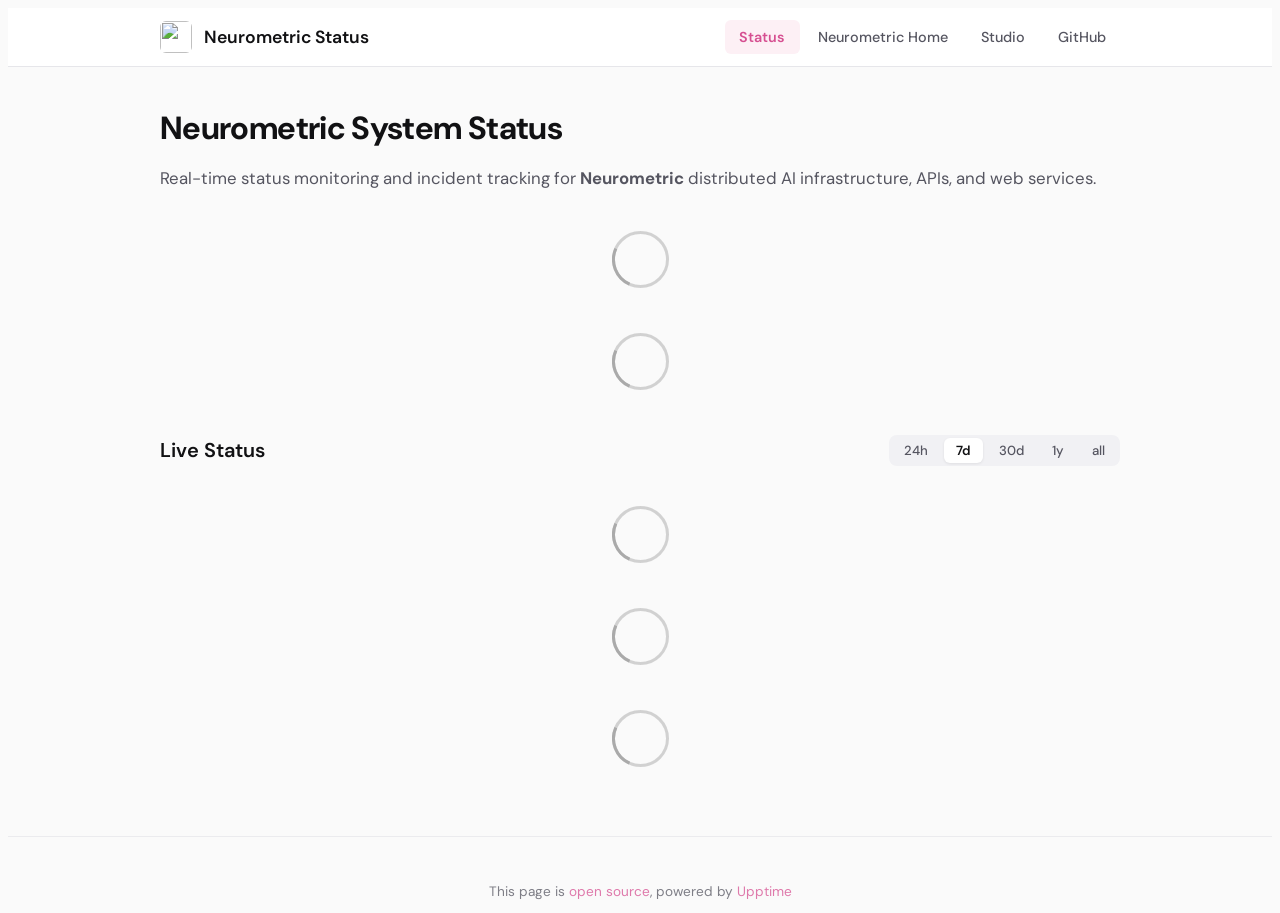
==== commit 32bd2e05: "deploy: 246f0db22ec39a204a42a583ef8d696260557f7e" ====
--- a/index.html
+++ b/index.html
@@ -1,4 +1,4 @@
-<!DOCTYPE html> <html lang=en> <head> <meta charset=utf-8> <meta content="width=device-width,initial-scale=1" name=viewport> <meta content=#333333 name=theme-color> <base href=/ > <link href=manifest.json rel=manifest crossorigin=use-credentials> <script>__SAPPER__={baseUrl:"",preloaded:[void 0,{}]};if('serviceWorker' in navigator)navigator.serviceWorker.register('/service-worker.js');(function(){try{eval("async function x(){}");var main="/client/client.c5d45e6f.js"}catch(e){main="/client/legacy/client.0cd8eca3.js"};var s=document.createElement("script");try{new Function("if(0)import('')")();s.src=main;s.type="module";s.crossOrigin="use-credentials";}catch(e){s.src="/client/shimport@2.0.5.js";s.setAttribute("data-main",main);}document.head.appendChild(s);}());</script> <link href=client/client-31a52aa5.css rel=stylesheet><link href=client/createOctokit-a85f76c7.css rel=stylesheet><link href=client/index-b0b6455a.css rel=stylesheet> <title>Neurometric Status</title><link href=https://status.neurometric.ai/themes/light.css rel=stylesheet><link href=https://status.neurometric.ai/global.css rel=stylesheet><link href=https://raw.githubusercontent.com/NeurometricAI/status/master/assets/neurometric-mark.svg rel=icon type=image/svg><link href=/logo-192.png rel=icon type=image/png><style>@import url(https://fonts.googleapis.com/css2?family=DM+Sans:ital,opsz,wght@0,9..40,100..1000;1,9..40,100..1000&display=swap);:root{--font-family:'DM Sans',-apple-system,BlinkMacSystemFont,'Segoe UI',Roboto,sans-serif;--color-brand-pink:#d64f91;--color-brand-pink-hover:#c1407e;--color-brand-pink-light:#fdf0f5;--color-brand-pink-mid:#f2c4da;--color-dark:#111113;--color-gray:#555560;--color-gray-light:#f7f7f8;--color-border:#e6e6ea;--color-green:#10b981;--color-green-light:#ecfdf5;--color-green-border:#a7f3d0;--color-red:#ef4444;--color-red-light:#fef2f2;--color-yellow:#f59e0b;--body-background-color:#fafafa;--body-text-color:var(--color-dark);--card-background-color:#ffffff;--card-border-color:var(--color-border);--nav-background-color:#ffffff;--nav-border-bottom-color:var(--color-border);--nav-current-border-bottom-color:var(--color-brand-pink);--up-border-left-color:var(--color-green);--down-border-left-color:var(--color-red);--down-background-color:var(--color-red-light);--degraded-border-left-color:var(--color-yellow);--tag-color:#ffffff;--tag-up-background-color:var(--color-green);--tag-down-background-color:var(--color-red);--tag-degraded-background-color:var(--color-yellow);--change-background-color:var(--color-brand-pink-light)}body{font-family:var(--font-family)!important;color:var(--color-dark)!important;background-color:#fafafa!important;-webkit-font-smoothing:antialiased}nav{background:#fff!important;border-bottom:1px solid var(--color-border)!important;padding:.75rem 2rem!important;margin-bottom:2.5rem!important}nav .container{max-width:960px!important;margin:0 auto!important;display:flex!important;align-items:center!important;justify-content:space-between!important;padding:0!important}nav .logo{display:inline-flex!important;align-items:center!important;gap:12px!important;padding:0!important;margin:0!important;font-family:var(--font-family)!important;font-weight:600!important;font-size:1.1rem!important;color:var(--color-dark)!important;text-decoration:none!important}nav .logo img{width:32px!important;height:32px!important;max-width:32px!important;max-height:32px!important;margin-right:0!important;border-radius:6px!important;display:block!important;object-fit:contain!important}nav ul{display:flex!important;align-items:center!important;gap:4px!important;margin:0!important;padding:0!important;list-style:none!important}nav ul li a{font-family:var(--font-family)!important;font-size:.9rem!important;font-weight:500!important;color:var(--color-gray)!important;text-decoration:none!important;padding:.5rem .9rem!important;border-radius:6px!important;border-bottom:none!important;transition:all .15s ease!important;display:inline-block!important}nav ul li a:hover{color:var(--color-dark)!important;background:var(--color-gray-light)!important}nav ul li a[aria-current=page]{color:var(--color-brand-pink)!important;background:var(--color-brand-pink-light)!important;font-weight:600!important;border-bottom:none!important}.container{max-width:960px!important;margin:0 auto!important;padding:0 1.5rem!important}header{margin-bottom:2rem!important}header h1{font-family:var(--font-family)!important;font-size:2rem!important;font-weight:700!important;color:var(--color-dark)!important;letter-spacing:-.02em!important;margin-bottom:.5rem!important}header p.lead{font-family:var(--font-family)!important;font-size:1.05rem!important;color:var(--color-gray)!important;line-height:1.5!important}article.up:not(.graph){background:var(--color-green-light)!important;border:1px solid var(--color-green-border)!important;border-left:4px solid var(--color-green)!important;border-radius:8px!important;padding:1rem 1.25rem!important;font-weight:600!important;color:#065f46!important;font-size:1rem!important;margin-bottom:2rem!important}.f{display:flex!important;justify-content:space-between!important;align-items:center!important;flex-wrap:wrap!important;gap:1rem!important}.f h2{font-family:var(--font-family)!important;font-size:1.25rem!important;font-weight:600!important;color:var(--color-dark)!important;margin:0!important}form.f.r{display:flex!important;flex-direction:row!important;align-items:center!important;gap:4px!important;background:#f1f1f4!important;padding:3px!important;border-radius:8px!important}form.f.r>div{display:inline-flex!important}form.f.r input[type=radio]{display:none!important}form.f.r label{display:inline-block!important;margin:0!important;padding:4px 12px!important;font-family:var(--font-family)!important;font-size:.825rem!important;font-weight:500!important;color:var(--color-gray)!important;cursor:pointer!important;border-radius:6px!important;transition:all .15s ease!important}form.f.r input[type=radio]:checked+label{background:#fff!important;color:var(--color-dark)!important;font-weight:600!important;box-shadow:0 1px 3px rgba(0,0,0,.08)!important}article.link{background:#fff!important;border:1px solid var(--color-border)!important;border-radius:10px!important;padding:1.25rem 1.5rem!important;margin-bottom:.75rem!important;box-shadow:0 1px 3px rgba(0,0,0,.02)!important;transition:all .2s ease!important;position:relative!important;overflow:hidden!important}article.link:hover{box-shadow:0 4px 12px rgba(0,0,0,.06)!important;border-color:#d1d1d8!important}article.up.link{border-left:4px solid var(--color-green)!important}article.down.link{border-left:4px solid var(--color-red)!important}article.degraded.link{border-left:4px solid var(--color-yellow)!important}article h4{font-family:var(--font-family)!important;font-size:1.05rem!important;font-weight:600!important;color:var(--color-dark)!important;margin-bottom:.4rem!important;display:flex!important;align-items:center!important;gap:8px!important}article h4 a{color:var(--color-dark)!important;text-decoration:none!important;font-weight:600!important}article h4 img.icon{height:18px!important;width:18px!important;border-radius:4px!important;margin-right:2px!important;vertical-align:middle!important;transform:none!important}article>div{font-family:var(--font-family)!important;font-size:.875rem!important;color:var(--color-gray)!important;line-height:1.5!important}article span.data{color:var(--color-dark)!important;font-weight:600!important}article.graph{background-size:220px 55px!important;background-position:calc(100% - 1.5rem) center!important;background-repeat:no-repeat!important}@media (max-width:640px){article.graph{background-size:140px 40px!important}}footer{margin-top:4rem!important;padding-top:2rem!important;border-top:1px solid var(--color-border)!important;text-align:center!important;font-size:.85rem!important;color:var(--color-gray)!important}footer a{color:var(--color-brand-pink)!important;text-decoration:none!important}footer a:hover{color:var(--color-brand-pink-hover)!important;text-decoration:underline!important}</style> <link href=/client/client.c5d45e6f.js rel=modulepreload as=script crossorigin=use-credentials><link href=/client/client-31a52aa5.css rel=preload as=style><link href=/client/index.a2681834.js rel=modulepreload as=script crossorigin=use-credentials><link href=/client/createOctokit.c2795a43.js rel=modulepreload as=script crossorigin=use-credentials><link href=/client/inject_styles.803b7e80.js rel=modulepreload as=script crossorigin=use-credentials><link href=/client/createOctokit-a85f76c7.css rel=preload as=style><link href=/client/index-b0b6455a.css rel=preload as=style></head> <body> <div id=sapper> <nav class=svelte-a08hsz><div class="svelte-a08hsz container"><div><a href=https://status.neurometric.ai class="svelte-a08hsz logo"><img alt="" class=svelte-a08hsz src=https://raw.githubusercontent.com/NeurometricAI/status/master/assets/neurometric-mark.svg> <div>Neurometric Status</div></a></div> <ul class=svelte-a08hsz><li><a href=/ class=svelte-a08hsz target=_self aria-current=page>Status</a> <li><a href=https://www.neurometric.ai class=svelte-a08hsz target=_self>Neurometric Home</a> <li><a href=https://studio.neurometric.ai class=svelte-a08hsz target=_self>Studio</a> <li><a href=https://github.com/NeurometricAI class=svelte-a08hsz target=_self>GitHub</a> </li> </ul></div> </nav> <main class=container> <header class=svelte-ngkazm><h1><strong>Neurometric</strong> System Status</h1> <p class="svelte-ngkazm lead">Real-time status monitoring and incident tracking for <strong>Neurometric</strong> distributed AI infrastructure, APIs, and web services.</header> <section class=svelte-8lnl4f><div class="svelte-68jxue loading"><svg class=svelte-68jxue height=38 stroke=#aaa width=38 xmlns=http://www.w3.org/2000/svg><g fill=none fill-rule=evenodd><g stroke-width=2 transform="translate(1 1)"><circle cx=18 cy=18 r=18 stroke-opacity=.5></circle><path d="M36 18c0-9.94-8.06-18-18-18"><animateTransform attributeName=transform dur=1s from="0 18 18" repeatCount=indefinite to="360 18 18" type=rotate></animateTransform></path></g></g></svg></div> </section> <section class=svelte-8lnl4f><div class="svelte-68jxue loading"><svg class=svelte-68jxue height=38 stroke=#aaa width=38 xmlns=http://www.w3.org/2000/svg><g fill=none fill-rule=evenodd><g stroke-width=2 transform="translate(1 1)"><circle cx=18 cy=18 r=18 stroke-opacity=.5></circle><path d="M36 18c0-9.94-8.06-18-18-18"><animateTransform attributeName=transform dur=1s from="0 18 18" repeatCount=indefinite to="360 18 18" type=rotate></animateTransform></path></g></g></svg></div> </section> <div class="svelte-fqsq6s f changed"><h2>Live Status</h2> <form class="svelte-fqsq6s f r"><div><input class=svelte-fqsq6s id=data_day name=d type=radio value=day><label class=svelte-fqsq6s for=data_day>24h</label></div> <div><input class=svelte-fqsq6s id=data_week name=d type=radio value=week checked><label class=svelte-fqsq6s for=data_week>7d</label></div> <div><input class=svelte-fqsq6s id=data_month name=d type=radio value=month><label class=svelte-fqsq6s for=data_month>30d</label></div> <div><input class=svelte-fqsq6s id=data_year name=d type=radio value=year><label class=svelte-fqsq6s for=data_year>1y</label></div> <div><input class=svelte-fqsq6s id=data_all name=d type=radio value=all><label class=svelte-fqsq6s for=data_all>all</label></div></form></div> <section class="svelte-fqsq6s live-status"><div class="svelte-68jxue loading"><svg class=svelte-68jxue height=38 stroke=#aaa width=38 xmlns=http://www.w3.org/2000/svg><g fill=none fill-rule=evenodd><g stroke-width=2 transform="translate(1 1)"><circle cx=18 cy=18 r=18 stroke-opacity=.5></circle><path d="M36 18c0-9.94-8.06-18-18-18"><animateTransform attributeName=transform dur=1s from="0 18 18" repeatCount=indefinite to="360 18 18" type=rotate></animateTransform></path></g></g></svg></div> </section> <section><div class="svelte-68jxue loading"><svg class=svelte-68jxue height=38 stroke=#aaa width=38 xmlns=http://www.w3.org/2000/svg><g fill=none fill-rule=evenodd><g stroke-width=2 transform="translate(1 1)"><circle cx=18 cy=18 r=18 stroke-opacity=.5></circle><path d="M36 18c0-9.94-8.06-18-18-18"><animateTransform attributeName=transform dur=1s from="0 18 18" repeatCount=indefinite to="360 18 18" type=rotate></animateTransform></path></g></g></svg></div> </section> <section><div class="svelte-68jxue loading"><svg class=svelte-68jxue height=38 stroke=#aaa width=38 xmlns=http://www.w3.org/2000/svg><g fill=none fill-rule=evenodd><g stroke-width=2 transform="translate(1 1)"><circle cx=18 cy=18 r=18 stroke-opacity=.5></circle><path d="M36 18c0-9.94-8.06-18-18-18"><animateTransform attributeName=transform dur=1s from="0 18 18" repeatCount=indefinite to="360 18 18" type=rotate></animateTransform></path></g></g></svg></div></section></main> <footer class=svelte-jbr799><p>This page is <a href=https://github.com/NeurometricAI/status>open source</a>, powered by <a href=https://upptime.js.org>Upptime</a></p> </footer></div> <script> try {
+<!DOCTYPE html> <html lang=en-US> <head> <meta charset=utf-8> <meta content="width=device-width,initial-scale=1" name=viewport> <meta content=#333333 name=theme-color> <base href=/ > <link href=manifest.json rel=manifest crossorigin=use-credentials> <script>__SAPPER__={baseUrl:"",preloaded:[void 0,{}]};if('serviceWorker' in navigator)navigator.serviceWorker.register('/service-worker.js');(function(){try{eval("async function x(){}");var main="/client/client.f5120a8e.js"}catch(e){main="/client/legacy/client.a1a70ec3.js"};var s=document.createElement("script");try{new Function("if(0)import('')")();s.src=main;s.type="module";s.crossOrigin="use-credentials";}catch(e){s.src="/client/shimport@2.0.5.js";s.setAttribute("data-main",main);}document.head.appendChild(s);}());</script> <link href=client/client-224a43d1.css rel=stylesheet><link href=client/createOctokit-865318f3.css rel=stylesheet><link href=client/RangeSelector-0c40e447.css rel=stylesheet><link href=client/index-9c50d250.css rel=stylesheet> <title>Neurometric Status</title><link href=https://status.neurometric.ai/themes/light.css rel=stylesheet data-svelte=svelte-1tocpl4><link href=https://status.neurometric.ai/global.css rel=stylesheet data-svelte=svelte-1tocpl4><link href=https://raw.githubusercontent.com/NeurometricAI/status/master/assets/neurometric-mark.svg rel=icon data-svelte=svelte-1tocpl4 type=image/svg><link href=/logo-192.png rel=icon data-svelte=svelte-1tocpl4 type=image/png><style>@import url(https://fonts.googleapis.com/css2?family=DM+Sans:ital,opsz,wght@0,9..40,100..1000;1,9..40,100..1000&display=swap);:root{--font-family:'DM Sans',-apple-system,BlinkMacSystemFont,'Segoe UI',Roboto,sans-serif;--color-brand-pink:#d64f91;--color-brand-pink-hover:#c1407e;--color-brand-pink-light:#fdf0f5;--color-brand-pink-mid:#f2c4da;--color-dark:#111113;--color-gray:#555560;--color-gray-light:#f7f7f8;--color-border:#e6e6ea;--color-green:#10b981;--color-green-light:#ecfdf5;--color-green-border:#a7f3d0;--color-red:#ef4444;--color-red-light:#fef2f2;--color-yellow:#f59e0b;--body-background-color:#fafafa;--body-text-color:var(--color-dark);--card-background-color:#ffffff;--card-border-color:var(--color-border);--nav-background-color:#ffffff;--nav-border-bottom-color:var(--color-border);--nav-current-border-bottom-color:var(--color-brand-pink);--up-border-left-color:var(--color-green);--down-border-left-color:var(--color-red);--down-background-color:var(--color-red-light);--degraded-border-left-color:var(--color-yellow);--tag-color:#ffffff;--tag-up-background-color:var(--color-green);--tag-down-background-color:var(--color-red);--tag-degraded-background-color:var(--color-yellow);--change-background-color:var(--color-brand-pink-light)}body{font-family:var(--font-family)!important;color:var(--color-dark)!important;background-color:#fafafa!important;-webkit-font-smoothing:antialiased}nav{background:#fff!important;border-bottom:1px solid var(--color-border)!important;padding:.75rem 2rem!important;margin-bottom:2.5rem!important}nav .container{max-width:960px!important;margin:0 auto!important;display:flex!important;align-items:center!important;justify-content:space-between!important;padding:0!important}nav .logo{display:inline-flex!important;align-items:center!important;gap:12px!important;padding:0!important;margin:0!important;font-family:var(--font-family)!important;font-weight:600!important;font-size:1.1rem!important;color:var(--color-dark)!important;text-decoration:none!important}nav .logo img{width:32px!important;height:32px!important;max-width:32px!important;max-height:32px!important;margin-right:0!important;border-radius:6px!important;display:block!important;object-fit:contain!important}nav ul{display:flex!important;align-items:center!important;gap:4px!important;margin:0!important;padding:0!important;list-style:none!important}nav ul li a{font-family:var(--font-family)!important;font-size:.9rem!important;font-weight:500!important;color:var(--color-gray)!important;text-decoration:none!important;padding:.5rem .9rem!important;border-radius:6px!important;border-bottom:none!important;transition:all .15s ease!important;display:inline-block!important}nav ul li a:hover{color:var(--color-dark)!important;background:var(--color-gray-light)!important}nav ul li a[aria-current=page]{color:var(--color-brand-pink)!important;background:var(--color-brand-pink-light)!important;font-weight:600!important;border-bottom:none!important}.container{max-width:960px!important;margin:0 auto!important;padding:0 1.5rem!important}header{margin-bottom:2rem!important}header h1{font-family:var(--font-family)!important;font-size:2rem!important;font-weight:700!important;color:var(--color-dark)!important;letter-spacing:-.02em!important;margin-bottom:.5rem!important}header p.lead{font-family:var(--font-family)!important;font-size:1.05rem!important;color:var(--color-gray)!important;line-height:1.5!important}article.up:not(.graph){background:var(--color-green-light)!important;border:1px solid var(--color-green-border)!important;border-left:4px solid var(--color-green)!important;border-radius:8px!important;padding:1rem 1.25rem!important;font-weight:600!important;color:#065f46!important;font-size:1rem!important;margin-bottom:2rem!important}.f{display:flex!important;justify-content:space-between!important;align-items:center!important;flex-wrap:wrap!important;gap:1rem!important}.f h2{font-family:var(--font-family)!important;font-size:1.25rem!important;font-weight:600!important;color:var(--color-dark)!important;margin:0!important}form.f.r{display:flex!important;flex-direction:row!important;align-items:center!important;gap:4px!important;background:#f1f1f4!important;padding:3px!important;border-radius:8px!important}form.f.r>div{display:inline-flex!important}form.f.r input[type=radio]{display:none!important}form.f.r label{display:inline-block!important;margin:0!important;padding:4px 12px!important;font-family:var(--font-family)!important;font-size:.825rem!important;font-weight:500!important;color:var(--color-gray)!important;cursor:pointer!important;border-radius:6px!important;transition:all .15s ease!important}form.f.r input[type=radio]:checked+label{background:#fff!important;color:var(--color-dark)!important;font-weight:600!important;box-shadow:0 1px 3px rgba(0,0,0,.08)!important}article.link{background:#fff!important;border:1px solid var(--color-border)!important;border-radius:10px!important;padding:1.25rem 1.5rem!important;margin-bottom:.75rem!important;box-shadow:0 1px 3px rgba(0,0,0,.02)!important;transition:all .2s ease!important;position:relative!important;overflow:hidden!important}article.link:hover{box-shadow:0 4px 12px rgba(0,0,0,.06)!important;border-color:#d1d1d8!important}article.up.link{border-left:4px solid var(--color-green)!important}article.down.link{border-left:4px solid var(--color-red)!important}article.degraded.link{border-left:4px solid var(--color-yellow)!important}article h4{font-family:var(--font-family)!important;font-size:1.05rem!important;font-weight:600!important;color:var(--color-dark)!important;margin-bottom:.4rem!important;display:flex!important;align-items:center!important;gap:8px!important}article h4 a{color:var(--color-dark)!important;text-decoration:none!important;font-weight:600!important}article h4 img.icon{height:18px!important;width:18px!important;border-radius:4px!important;margin-right:2px!important;vertical-align:middle!important;transform:none!important}article>div{font-family:var(--font-family)!important;font-size:.875rem!important;color:var(--color-gray)!important;line-height:1.5!important}article span.data{color:var(--color-dark)!important;font-weight:600!important}article.graph{background-size:220px 55px!important;background-position:calc(100% - 1.5rem) center!important;background-repeat:no-repeat!important}@media (max-width:640px){article.graph{background-size:140px 40px!important}}footer{margin-top:4rem!important;padding-top:2rem!important;border-top:1px solid var(--color-border)!important;text-align:center!important;font-size:.85rem!important;color:var(--color-gray)!important}footer a{color:var(--color-brand-pink)!important;text-decoration:none!important}footer a:hover{color:var(--color-brand-pink-hover)!important;text-decoration:underline!important}</style> <link href=/client/client.f5120a8e.js rel=modulepreload as=script crossorigin=use-credentials><link href=/client/client-224a43d1.css rel=preload as=style><link href=/client/index.8246fbd7.js rel=modulepreload as=script crossorigin=use-credentials><link href=/client/createOctokit.0d52823c.js rel=modulepreload as=script crossorigin=use-credentials><link href=/client/RangeSelector.43e62025.js rel=modulepreload as=script crossorigin=use-credentials><link href=/client/inject_styles.803b7e80.js rel=modulepreload as=script crossorigin=use-credentials><link href=/client/createOctokit-865318f3.css rel=preload as=style><link href=/client/RangeSelector-0c40e447.css rel=preload as=style><link href=/client/index-9c50d250.css rel=preload as=style></head> <body> <div id=sapper> <nav class=svelte-a08hsz><div class="svelte-a08hsz container"><div><a href=https://status.neurometric.ai class="svelte-a08hsz logo"><img alt="" class=svelte-a08hsz src=https://raw.githubusercontent.com/NeurometricAI/status/master/assets/neurometric-mark.svg> <div>Neurometric Status</div></a></div> <ul class=svelte-a08hsz><li><a href=/ class=svelte-a08hsz target=_self aria-current=page>Status</a> <li><a href=https://www.neurometric.ai class=svelte-a08hsz target=_self>Neurometric Home</a> <li><a href=https://studio.neurometric.ai class=svelte-a08hsz target=_self>Studio</a> <li><a href=https://github.com/NeurometricAI class=svelte-a08hsz target=_self>GitHub</a> </li> </ul></div> </nav> <main class=container> <header class=svelte-ngkazm><h1><strong>Neurometric</strong> System Status</h1> <p class="svelte-ngkazm lead">Real-time status monitoring and incident tracking for <strong>Neurometric</strong> distributed AI infrastructure, APIs, and web services.</header> <section class=svelte-8lnl4f><div class="svelte-68jxue loading"><svg class=svelte-68jxue height=38 stroke=#aaa width=38 xmlns=http://www.w3.org/2000/svg><g fill=none fill-rule=evenodd><g stroke-width=2 transform="translate(1 1)"><circle cx=18 cy=18 r=18 stroke-opacity=.5></circle><path d="M36 18c0-9.94-8.06-18-18-18"><animateTransform attributeName=transform dur=1s from="0 18 18" repeatCount=indefinite to="360 18 18" type=rotate></animateTransform></path></g></g></svg></div> </section> <section class=svelte-8lnl4f><div class="svelte-68jxue loading"><svg class=svelte-68jxue height=38 stroke=#aaa width=38 xmlns=http://www.w3.org/2000/svg><g fill=none fill-rule=evenodd><g stroke-width=2 transform="translate(1 1)"><circle cx=18 cy=18 r=18 stroke-opacity=.5></circle><path d="M36 18c0-9.94-8.06-18-18-18"><animateTransform attributeName=transform dur=1s from="0 18 18" repeatCount=indefinite to="360 18 18" type=rotate></animateTransform></path></g></g></svg></div> </section> <div class="f changed svelte-fqsq6s"><h2>Live Status</h2> <form class="svelte-ntppts f r"><div class=svelte-ntppts><input class=svelte-ntppts id=data_day name=d type=radio value=day><label class=svelte-ntppts for=data_day>24h</label> </div><div class=svelte-ntppts><input class=svelte-ntppts id=data_week name=d type=radio value=week checked><label class=svelte-ntppts for=data_week>7d</label> </div><div class=svelte-ntppts><input class=svelte-ntppts id=data_month name=d type=radio value=month><label class=svelte-ntppts for=data_month>30d</label> </div><div class=svelte-ntppts><input class=svelte-ntppts id=data_year name=d type=radio value=year><label class=svelte-ntppts for=data_year>1y</label> </div><div class=svelte-ntppts><input class=svelte-ntppts id=data_all name=d type=radio value=all><label class=svelte-ntppts for=data_all>all</label> </div> </form></div> <section class="svelte-fqsq6s live-status"><div class="svelte-68jxue loading"><svg class=svelte-68jxue height=38 stroke=#aaa width=38 xmlns=http://www.w3.org/2000/svg><g fill=none fill-rule=evenodd><g stroke-width=2 transform="translate(1 1)"><circle cx=18 cy=18 r=18 stroke-opacity=.5></circle><path d="M36 18c0-9.94-8.06-18-18-18"><animateTransform attributeName=transform dur=1s from="0 18 18" repeatCount=indefinite to="360 18 18" type=rotate></animateTransform></path></g></g></svg></div> </section> <section><div class="svelte-68jxue loading"><svg class=svelte-68jxue height=38 stroke=#aaa width=38 xmlns=http://www.w3.org/2000/svg><g fill=none fill-rule=evenodd><g stroke-width=2 transform="translate(1 1)"><circle cx=18 cy=18 r=18 stroke-opacity=.5></circle><path d="M36 18c0-9.94-8.06-18-18-18"><animateTransform attributeName=transform dur=1s from="0 18 18" repeatCount=indefinite to="360 18 18" type=rotate></animateTransform></path></g></g></svg></div> </section> <section><div class="svelte-68jxue loading"><svg class=svelte-68jxue height=38 stroke=#aaa width=38 xmlns=http://www.w3.org/2000/svg><g fill=none fill-rule=evenodd><g stroke-width=2 transform="translate(1 1)"><circle cx=18 cy=18 r=18 stroke-opacity=.5></circle><path d="M36 18c0-9.94-8.06-18-18-18"><animateTransform attributeName=transform dur=1s from="0 18 18" repeatCount=indefinite to="360 18 18" type=rotate></animateTransform></path></g></g></svg></div></section></main> <footer class=svelte-jbr799><p>This page is <a href=https://github.com/NeurometricAI/status>open source</a>, powered by <a href=https://upptime.js.org>Upptime</a></footer> </div> <script> try {
         if (typeof window !== "undefined" && window.navigator && navigator.serviceWorker) {
           navigator.serviceWorker.getRegistrations().then(function (registrations) {
             for (let registration of registrations) {
